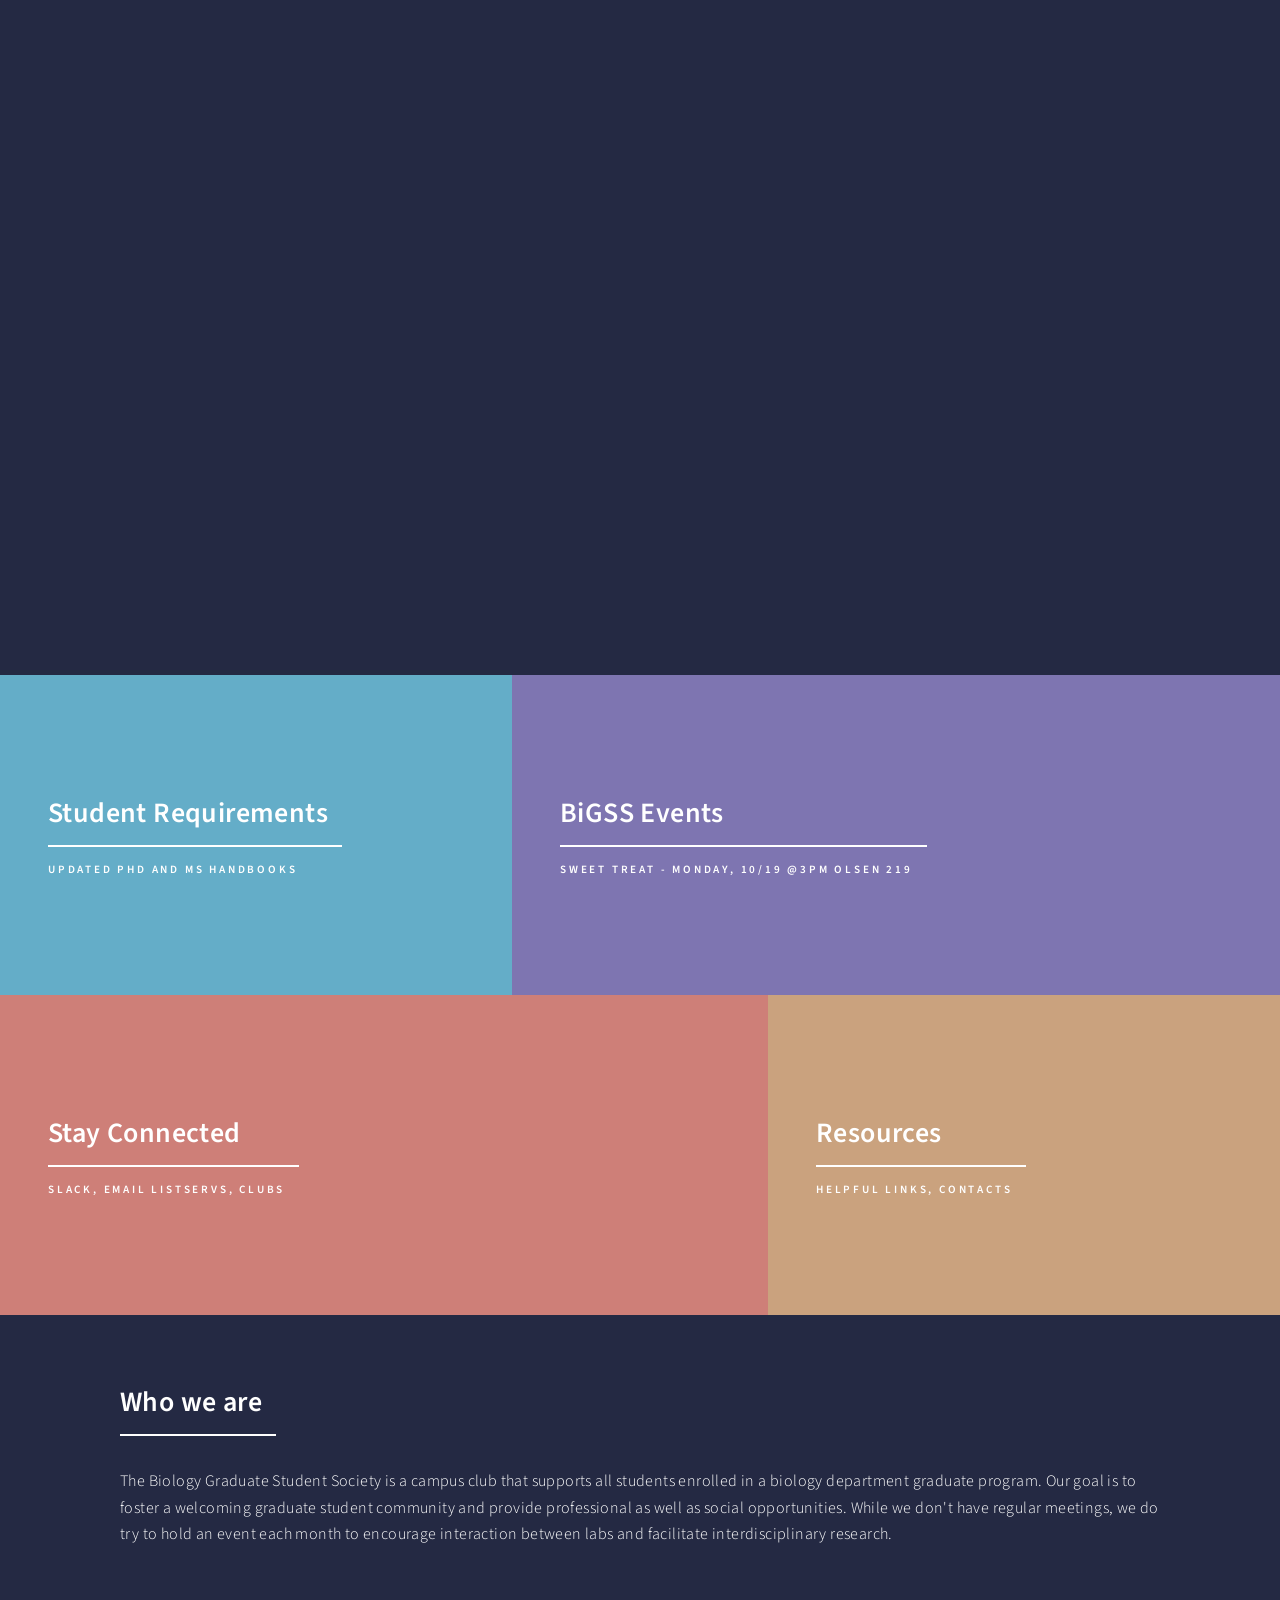
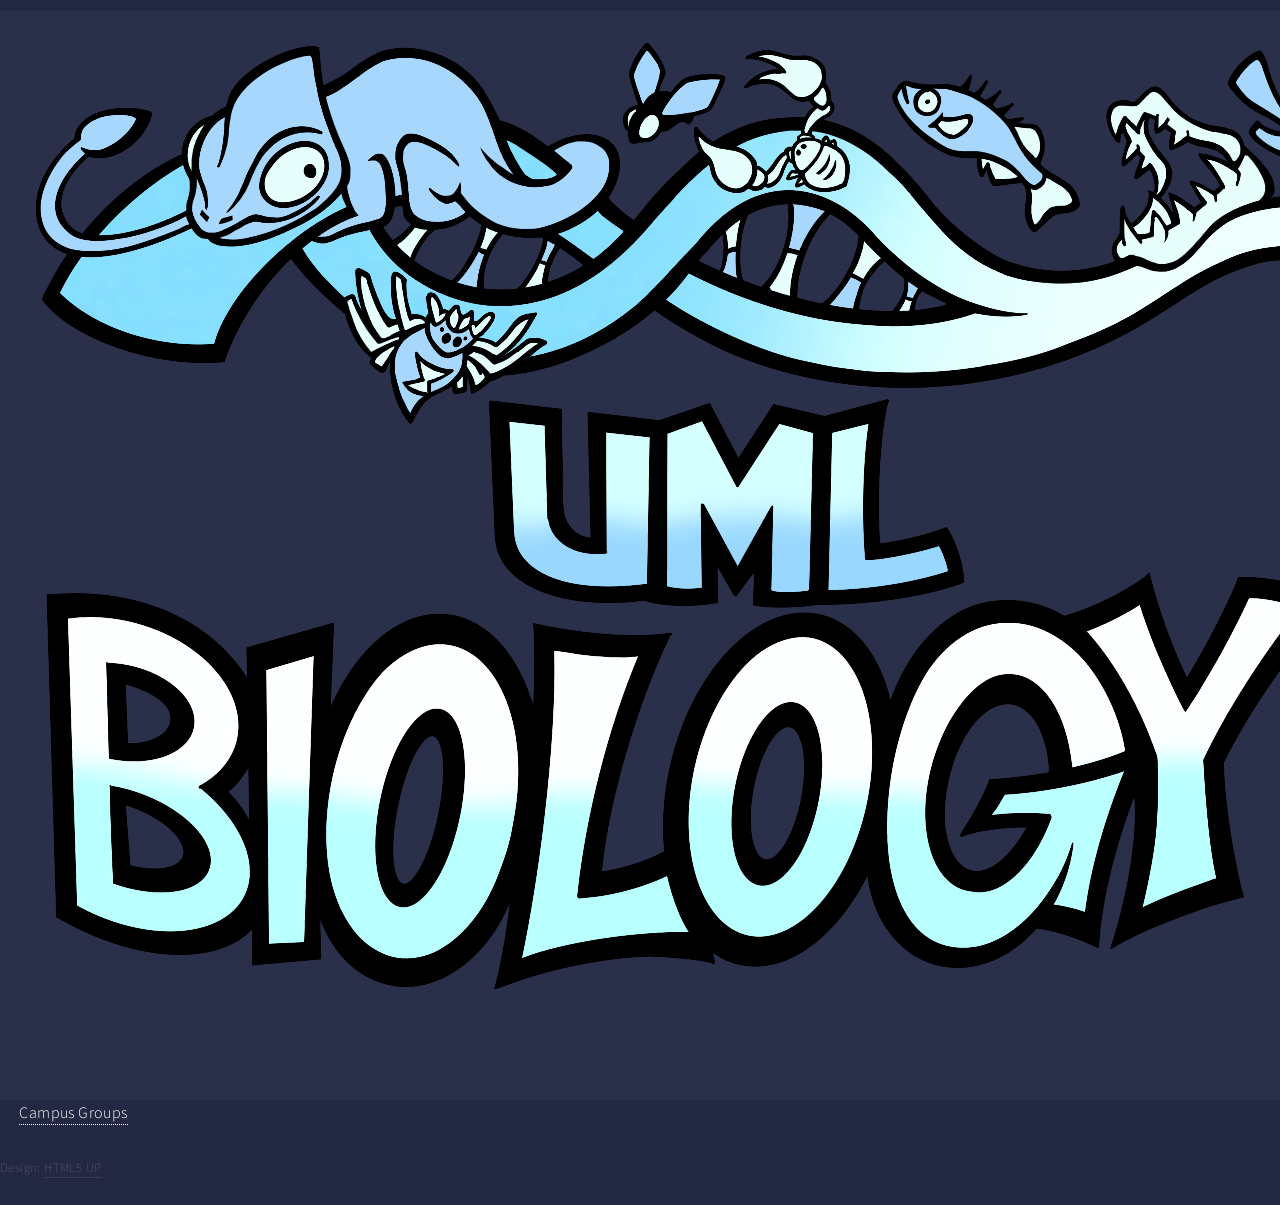
==== index.html @ d3e2dc1c "still trying to get logo to resize" ====
<!DOCTYPE HTML>
<!--
	Forty by HTML5 UP
	html5up.net | @ajlkn
	Free for personal and commercial use under the CCA 3.0 license (html5up.net/license)
-->
<html>
	<head>

		<!--TITLE OF WEBSITE-->
		<title>UML Biology Graduate Student Society</title>
		<meta charset="utf-8" />
		<meta name="viewport" content="width=device-width, initial-scale=1, user-scalable=no" />
		<link rel="stylesheet" href="assets/css/main.css" />
		<noscript><link rel="stylesheet" href="assets/css/noscript.css" /></noscript>
	</head>
	<body class="is-preload">
		<div id="wrapper">

			<!-- HEADER TOP LEFT -->
				<header id="header" class="alt">
					<a href="index.html" class="logo"><strong>BiGSS</strong> <span>UML</span></a>
					<nav>
						<a href="#menu">Menu</a>
					</nav>
				</header>

			<!-- MENU OPTIONS -->
				<nav id="menu">
					<ul class="links">
						<li><a href="index.html">Home</a></li>
						<li><a href="requirements.html">Student Requirements</a></li>
						<li><a href="events.html">BiGSS Events</a></li>
						<li><a href="connect.html">Stay Connected</a></li>
						<li><a href="resources.html">Resources</a></li>
					</ul>
				</nav>

			<!-- TITLE OF HOME PAGE -->
				<section id="banner" class="major">
					<div class="inner">
						<header class="major">
							<h1>Biology Graduate Student Society</h1>
						</header>
						<div class="content">
							<!--SUBHEADER-->
							<p>UMass Lowell Kennedy College of Sciences, Biology Department</p>
						</div>
					</div>
				</section>

			<!-- BODY OF WEBSITE -->
				<div id="main">

					<!-- PAGE TILES -->
						<section id="one" class="tiles">
							
							<!-- Student Requirements-->
							<article>
								<span class="image">
									<img src="images/pic01.jpg" alt="" />
								</span>
								<header class="major">
									<h3><a href="requirements.html" class="link">Student Requirements</a></h3>
									<p>Updated PhD and MS handbooks</p>
								</header>
							</article>

							<!--BiGSS Events-->
							<article>
								<span class="image">
									<img src="images/pic03.jpg" alt="" />
								</span>
								<header class="major">
									<h3><a href="events.html" class="link">BiGSS Events</a></h3>
									<p>Sweet Treat - Monday, 10/19 @3pm Olsen 219</p>
								</header>
							</article>

							<!--Stay Connected-->
							<article>
								<span class="image">
									<img src="images/pic03.jpg" alt="" />
								</span>
								<header class="major">
									<h3><a href="connect.html" class="link">Stay Connected</a></h3>
									<p>Slack, email listservs, clubs</p>
								</header>
							</article>

							<!--Resources-->
							<article>
								<span class="image">
									<img src="images/pic01.jpg" alt="" />
								</span>
								<header class="major">
									<h3><a href="resources.html" class="link">Resources</a></h3>
									<p>Helpful links, contacts</p>
								</header>
							</article>
						</section>
				</div>

				<!-- ABOUT US -->
						<section id="two">
							<div class="inner">
								<header class="major">
									<h2>Who we are</h2>
								</header>
								<p>The Biology Graduate Student Society is a campus club that supports all students enrolled in a biology department graduate program. Our goal is to foster a welcoming graduate student community and provide professional as well as social opportunities. While we don't have regular meetings, we do try to hold an event each month to encourage interaction between labs and facilitate interdisciplinary research.</p>
							</div>
						</section>
				
				<!--BIOLOGY DEPT. LOGO-->
				<section id="main">
						<img src="images/Bio_Logo.png" alt="" />
					</div>
				</section>

			<!-- FOOTER -->
				<footer id="footer">
					<div class="inner">
						<ul class="icons">
							<li><a href="https://www.instagram.com/bigss.uml?stkn=NncyNTc0OGc0MmM1&utm_source=qr" class="icon brands alt fa-instagram"><span class="label">Instagram</span></a></li>
							<li><a href="https://uml.campusgroups.com/BGSS/club_signup" class="fa-solid fa-house"><span class="label">Campus Groups</span></a></li>
						</ul>
						<ul class="copyright">
							<li>Design: <a href="https://html5up.net">HTML5 UP</a></li>
						</ul>
					</div>
				</footer>
		</div>

		<!-- SCRIPTS -->
			<script src="assets/js/jquery.min.js"></script>
			<script src="assets/js/jquery.scrolly.min.js"></script>
			<script src="assets/js/jquery.scrollex.min.js"></script>
			<script src="assets/js/browser.min.js"></script>
			<script src="assets/js/breakpoints.min.js"></script>
			<script src="assets/js/util.js"></script>
			<script src="assets/js/main.js"></script>
	</body>
</html>
---- assets/css/main.css ----
@import url(fontawesome-all.min.css);
@import url("https://fonts.googleapis.com/css?family=Source+Sans+Pro:300,300italic,600,600italic");

/*
	Forty by HTML5 UP
	html5up.net | @ajlkn
	Free for personal and commercial use under the CCA 3.0 license (html5up.net/license)
*/

html, body, div, span, applet, object,
iframe, h1, h2, h3, h4, h5, h6, p, blockquote,
pre, a, abbr, acronym, address, big, cite,
code, del, dfn, em, img, ins, kbd, q, s, samp,
small, strike, strong, sub, sup, tt, var, b,
u, i, center, dl, dt, dd, ol, ul, li, fieldset,
form, label, legend, table, caption, tbody,
tfoot, thead, tr, th, td, article, aside,
canvas, details, embed, figure, figcaption,
footer, header, hgroup, menu, nav, output, ruby,
section, summary, time, mark, audio, video {
	margin: 0;
	padding: 0;
	border: 0;
	font-size: 100%;
	font: inherit;
	vertical-align: baseline;}

article, aside, details, figcaption, figure,
footer, header, hgroup, menu, nav, section {
	display: block;}

body {
	line-height: 1;
}

ol, ul {
	list-style: none;
}

blockquote, q {
	quotes: none;
}

	blockquote:before, blockquote:after, q:before, q:after {
		content: '';
		content: none;
	}

table {
	border-collapse: collapse;
	border-spacing: 0;
}

body {
	-webkit-text-size-adjust: none;
}

mark {
	background-color: transparent;
	color: inherit;
}

input::-moz-focus-inner {
	border: 0;
	padding: 0;
}

input, select, textarea {
	-moz-appearance: none;
	-webkit-appearance: none;
	-ms-appearance: none;
	appearance: none;
}

/* FOR LOGO */

	* {
		margin: 0;
		padding: 0;
	}
	.imgbox {
		display: grid;
		height: 100%;
	}
	.center-fit {
		max-width: 100%;
		max-height: 100vh;
		margin: auto;
	}

/* Basic */

	@-ms-viewport {
		width: device-width;
	}

	body {
		-ms-overflow-style: scrollbar;
	}

	@media screen and (max-width: 480px) {

		html, body {
			min-width: 320px;
		}

	}

	html {
		box-sizing: border-box;
	}

	*, *:before, *:after {
		box-sizing: inherit;
	}

	body {
		background: #242943;
	}

		body.is-preload *, body.is-preload *:before, body.is-preload *:after {
			-moz-animation: none !important;
			-webkit-animation: none !important;
			-ms-animation: none !important;
			animation: none !important;
			-moz-transition: none !important;
			-webkit-transition: none !important;
			-ms-transition: none !important;
			transition: none !important;
		}

/* Type */

	body, input, select, textarea {
		color: #ffffff;
		font-family: "Source Sans Pro", Helvetica, sans-serif;
		font-size: 17pt;
		font-weight: 300;
		letter-spacing: 0.025em;
		line-height: 1.65;
	}

		@media screen and (max-width: 1680px) {

			body, input, select, textarea {
				font-size: 14pt;
			}

		}

		@media screen and (max-width: 1280px) {

			body, input, select, textarea {
				font-size: 12pt;
			}

		}

		@media screen and (max-width: 360px) {

			body, input, select, textarea {
				font-size: 11pt;
			}

		}

	a {
		-moz-transition: color 0.2s ease-in-out, border-bottom-color 0.2s ease-in-out;
		-webkit-transition: color 0.2s ease-in-out, border-bottom-color 0.2s ease-in-out;
		-ms-transition: color 0.2s ease-in-out, border-bottom-color 0.2s ease-in-out;
		transition: color 0.2s ease-in-out, border-bottom-color 0.2s ease-in-out;
		border-bottom: dotted 1px;
		color: inherit;
		text-decoration: none;
	}

		a:hover {
			border-bottom-color: transparent;
			color: #9bf1ff !important;
		}

		a:active {
			color: #53e3fb !important;
		}

	strong, b {
		color: #ffffff;
		font-weight: 600;
	}

	em, i {
		font-style: italic;
	}

	p {
		margin: 0 0 2em 0;
	}

	h1, h2, h3, h4, h5, h6 {
		color: #ffffff;
		font-weight: 600;
		line-height: 1.65;
		margin: 0 0 1em 0;
	}

		h1 a, h2 a, h3 a, h4 a, h5 a, h6 a {
			color: inherit;
			border-bottom: 0;
		}

	h1 {
		font-size: 2.5em;
	}

	h2 {
		font-size: 1.75em;
	}

	h3 {
		font-size: 1.35em;
	}

	h4 {
		font-size: 1.1em;
	}

	h5 {
		font-size: 0.9em;
	}

	h6 {
		font-size: 0.7em;
	}

	@media screen and (max-width: 736px) {

		h1 {
			font-size: 2em;
		}

		h2 {
			font-size: 1.5em;
		}

		h3 {
			font-size: 1.25em;
		}

	}

	sub {
		font-size: 0.8em;
		position: relative;
		top: 0.5em;
	}

	sup {
		font-size: 0.8em;
		position: relative;
		top: -0.5em;
	}

	blockquote {
		border-left: solid 4px rgba(212, 212, 255, 0.1);
		font-style: italic;
		margin: 0 0 2em 0;
		padding: 0.5em 0 0.5em 2em;
	}

	code {
		background: rgba(212, 212, 255, 0.035);
		font-family: "Courier New", monospace;
		font-size: 0.9em;
		margin: 0 0.25em;
		padding: 0.25em 0.65em;
	}

	pre {
		-webkit-overflow-scrolling: touch;
		font-family: "Courier New", monospace;
		font-size: 0.9em;
		margin: 0 0 2em 0;
	}

		pre code {
			display: block;
			line-height: 1.75;
			padding: 1em 1.5em;
			overflow-x: auto;
		}

	hr {
		border: 0;
		border-bottom: solid 1px rgba(212, 212, 255, 0.1);
		margin: 2em 0;
	}

		hr.major {
			margin: 3em 0;
		}

	.align-left {
		text-align: left;
	}

	.align-center {
		text-align: center;
	}

	.align-right {
		text-align: right;
	}

/* Row */

	.row {
		display: flex;
		flex-wrap: wrap;
		box-sizing: border-box;
		align-items: stretch;
	}

		.row > * {
			box-sizing: border-box;
		}

		.row.gtr-uniform > * > :last-child {
			margin-bottom: 0;
		}

		.row.aln-left {
			justify-content: flex-start;
		}

		.row.aln-center {
			justify-content: center;
		}

		.row.aln-right {
			justify-content: flex-end;
		}

		.row.aln-top {
			align-items: flex-start;
		}

		.row.aln-middle {
			align-items: center;
		}

		.row.aln-bottom {
			align-items: flex-end;
		}

		.row > .imp {
			order: -1;
		}

		.row > .col-1 {
			width: 8.33333%;
		}

		.row > .off-1 {
			margin-left: 8.33333%;
		}

		.row > .col-2 {
			width: 16.66667%;
		}

		.row > .off-2 {
			margin-left: 16.66667%;
		}

		.row > .col-3 {
			width: 25%;
		}

		.row > .off-3 {
			margin-left: 25%;
		}

		.row > .col-4 {
			width: 33.33333%;
		}

		.row > .off-4 {
			margin-left: 33.33333%;
		}

		.row > .col-5 {
			width: 41.66667%;
		}

		.row > .off-5 {
			margin-left: 41.66667%;
		}

		.row > .col-6 {
			width: 50%;
		}

		.row > .off-6 {
			margin-left: 50%;
		}

		.row > .col-7 {
			width: 58.33333%;
		}

		.row > .off-7 {
			margin-left: 58.33333%;
		}

		.row > .col-8 {
			width: 66.66667%;
		}

		.row > .off-8 {
			margin-left: 66.66667%;
		}

		.row > .col-9 {
			width: 75%;
		}

		.row > .off-9 {
			margin-left: 75%;
		}

		.row > .col-10 {
			width: 83.33333%;
		}

		.row > .off-10 {
			margin-left: 83.33333%;
		}

		.row > .col-11 {
			width: 91.66667%;
		}

		.row > .off-11 {
			margin-left: 91.66667%;
		}

		.row > .col-12 {
			width: 100%;
		}

		.row > .off-12 {
			margin-left: 100%;
		}

		.row.gtr-0 {
			margin-top: 0;
			margin-left: 0em;
		}

			.row.gtr-0 > * {
				padding: 0 0 0 0em;
			}

			.row.gtr-0.gtr-uniform {
				margin-top: 0em;
			}

				.row.gtr-0.gtr-uniform > * {
					padding-top: 0em;
				}

		.row.gtr-25 {
			margin-top: 0;
			margin-left: -0.5em;
		}

			.row.gtr-25 > * {
				padding: 0 0 0 0.5em;
			}

			.row.gtr-25.gtr-uniform {
				margin-top: -0.5em;
			}

				.row.gtr-25.gtr-uniform > * {
					padding-top: 0.5em;
				}

		.row.gtr-50 {
			margin-top: 0;
			margin-left: -1em;
		}

			.row.gtr-50 > * {
				padding: 0 0 0 1em;
			}

			.row.gtr-50.gtr-uniform {
				margin-top: -1em;
			}

				.row.gtr-50.gtr-uniform > * {
					padding-top: 1em;
				}

		.row {
			margin-top: 0;
			margin-left: -2em;
		}

			.row > * {
				padding: 0 0 0 2em;
			}

			.row.gtr-uniform {
				margin-top: -2em;
			}

				.row.gtr-uniform > * {
					padding-top: 2em;
				}

		.row.gtr-150 {
			margin-top: 0;
			margin-left: -3em;
		}

			.row.gtr-150 > * {
				padding: 0 0 0 3em;
			}

			.row.gtr-150.gtr-uniform {
				margin-top: -3em;
			}

				.row.gtr-150.gtr-uniform > * {
					padding-top: 3em;
				}

		.row.gtr-200 {
			margin-top: 0;
			margin-left: -4em;
		}

			.row.gtr-200 > * {
				padding: 0 0 0 4em;
			}

			.row.gtr-200.gtr-uniform {
				margin-top: -4em;
			}

				.row.gtr-200.gtr-uniform > * {
					padding-top: 4em;
				}

		@media screen and (max-width: 1680px) {

			.row {
				display: flex;
				flex-wrap: wrap;
				box-sizing: border-box;
				align-items: stretch;
			}

				.row > * {
					box-sizing: border-box;
				}

				.row.gtr-uniform > * > :last-child {
					margin-bottom: 0;
				}

				.row.aln-left {
					justify-content: flex-start;
				}

				.row.aln-center {
					justify-content: center;
				}

				.row.aln-right {
					justify-content: flex-end;
				}

				.row.aln-top {
					align-items: flex-start;
				}

				.row.aln-middle {
					align-items: center;
				}

				.row.aln-bottom {
					align-items: flex-end;
				}

				.row > .imp-xlarge {
					order: -1;
				}

				.row > .col-1-xlarge {
					width: 8.33333%;
				}

				.row > .off-1-xlarge {
					margin-left: 8.33333%;
				}

				.row > .col-2-xlarge {
					width: 16.66667%;
				}

				.row > .off-2-xlarge {
					margin-left: 16.66667%;
				}

				.row > .col-3-xlarge {
					width: 25%;
				}

				.row > .off-3-xlarge {
					margin-left: 25%;
				}

				.row > .col-4-xlarge {
					width: 33.33333%;
				}

				.row > .off-4-xlarge {
					margin-left: 33.33333%;
				}

				.row > .col-5-xlarge {
					width: 41.66667%;
				}

				.row > .off-5-xlarge {
					margin-left: 41.66667%;
				}

				.row > .col-6-xlarge {
					width: 50%;
				}

				.row > .off-6-xlarge {
					margin-left: 50%;
				}

				.row > .col-7-xlarge {
					width: 58.33333%;
				}

				.row > .off-7-xlarge {
					margin-left: 58.33333%;
				}

				.row > .col-8-xlarge {
					width: 66.66667%;
				}

				.row > .off-8-xlarge {
					margin-left: 66.66667%;
				}

				.row > .col-9-xlarge {
					width: 75%;
				}

				.row > .off-9-xlarge {
					margin-left: 75%;
				}

				.row > .col-10-xlarge {
					width: 83.33333%;
				}

				.row > .off-10-xlarge {
					margin-left: 83.33333%;
				}

				.row > .col-11-xlarge {
					width: 91.66667%;
				}

				.row > .off-11-xlarge {
					margin-left: 91.66667%;
				}

				.row > .col-12-xlarge {
					width: 100%;
				}

				.row > .off-12-xlarge {
					margin-left: 100%;
				}

				.row.gtr-0 {
					margin-top: 0;
					margin-left: 0em;
				}

					.row.gtr-0 > * {
						padding: 0 0 0 0em;
					}

					.row.gtr-0.gtr-uniform {
						margin-top: 0em;
					}

						.row.gtr-0.gtr-uniform > * {
							padding-top: 0em;
						}

				.row.gtr-25 {
					margin-top: 0;
					margin-left: -0.5em;
				}

					.row.gtr-25 > * {
						padding: 0 0 0 0.5em;
					}

					.row.gtr-25.gtr-uniform {
						margin-top: -0.5em;
					}

						.row.gtr-25.gtr-uniform > * {
							padding-top: 0.5em;
						}

				.row.gtr-50 {
					margin-top: 0;
					margin-left: -1em;
				}

					.row.gtr-50 > * {
						padding: 0 0 0 1em;
					}

					.row.gtr-50.gtr-uniform {
						margin-top: -1em;
					}

						.row.gtr-50.gtr-uniform > * {
							padding-top: 1em;
						}

				.row {
					margin-top: 0;
					margin-left: -2em;
				}

					.row > * {
						padding: 0 0 0 2em;
					}

					.row.gtr-uniform {
						margin-top: -2em;
					}

						.row.gtr-uniform > * {
							padding-top: 2em;
						}

				.row.gtr-150 {
					margin-top: 0;
					margin-left: -3em;
				}

					.row.gtr-150 > * {
						padding: 0 0 0 3em;
					}

					.row.gtr-150.gtr-uniform {
						margin-top: -3em;
					}

						.row.gtr-150.gtr-uniform > * {
							padding-top: 3em;
						}

				.row.gtr-200 {
					margin-top: 0;
					margin-left: -4em;
				}

					.row.gtr-200 > * {
						padding: 0 0 0 4em;
					}

					.row.gtr-200.gtr-uniform {
						margin-top: -4em;
					}

						.row.gtr-200.gtr-uniform > * {
							padding-top: 4em;
						}

		}

		@media screen and (max-width: 1280px) {

			.row {
				display: flex;
				flex-wrap: wrap;
				box-sizing: border-box;
				align-items: stretch;
			}

				.row > * {
					box-sizing: border-box;
				}

				.row.gtr-uniform > * > :last-child {
					margin-bottom: 0;
				}

				.row.aln-left {
					justify-content: flex-start;
				}

				.row.aln-center {
					justify-content: center;
				}

				.row.aln-right {
					justify-content: flex-end;
				}

				.row.aln-top {
					align-items: flex-start;
				}

				.row.aln-middle {
					align-items: center;
				}

				.row.aln-bottom {
					align-items: flex-end;
				}

				.row > .imp-large {
					order: -1;
				}

				.row > .col-1-large {
					width: 8.33333%;
				}

				.row > .off-1-large {
					margin-left: 8.33333%;
				}

				.row > .col-2-large {
					width: 16.66667%;
				}

				.row > .off-2-large {
					margin-left: 16.66667%;
				}

				.row > .col-3-large {
					width: 25%;
				}

				.row > .off-3-large {
					margin-left: 25%;
				}

				.row > .col-4-large {
					width: 33.33333%;
				}

				.row > .off-4-large {
					margin-left: 33.33333%;
				}

				.row > .col-5-large {
					width: 41.66667%;
				}

				.row > .off-5-large {
					margin-left: 41.66667%;
				}

				.row > .col-6-large {
					width: 50%;
				}

				.row > .off-6-large {
					margin-left: 50%;
				}

				.row > .col-7-large {
					width: 58.33333%;
				}

				.row > .off-7-large {
					margin-left: 58.33333%;
				}

				.row > .col-8-large {
					width: 66.66667%;
				}

				.row > .off-8-large {
					margin-left: 66.66667%;
				}

				.row > .col-9-large {
					width: 75%;
				}

				.row > .off-9-large {
					margin-left: 75%;
				}

				.row > .col-10-large {
					width: 83.33333%;
				}

				.row > .off-10-large {
					margin-left: 83.33333%;
				}

				.row > .col-11-large {
					width: 91.66667%;
				}

				.row > .off-11-large {
					margin-left: 91.66667%;
				}

				.row > .col-12-large {
					width: 100%;
				}

				.row > .off-12-large {
					margin-left: 100%;
				}

				.row.gtr-0 {
					margin-top: 0;
					margin-left: 0em;
				}

					.row.gtr-0 > * {
						padding: 0 0 0 0em;
					}

					.row.gtr-0.gtr-uniform {
						margin-top: 0em;
					}

						.row.gtr-0.gtr-uniform > * {
							padding-top: 0em;
						}

				.row.gtr-25 {
					margin-top: 0;
					margin-left: -0.375em;
				}

					.row.gtr-25 > * {
						padding: 0 0 0 0.375em;
					}

					.row.gtr-25.gtr-uniform {
						margin-top: -0.375em;
					}

						.row.gtr-25.gtr-uniform > * {
							padding-top: 0.375em;
						}

				.row.gtr-50 {
					margin-top: 0;
					margin-left: -0.75em;
				}

					.row.gtr-50 > * {
						padding: 0 0 0 0.75em;
					}

					.row.gtr-50.gtr-uniform {
						margin-top: -0.75em;
					}

						.row.gtr-50.gtr-uniform > * {
							padding-top: 0.75em;
						}

				.row {
					margin-top: 0;
					margin-left: -1.5em;
				}

					.row > * {
						padding: 0 0 0 1.5em;
					}

					.row.gtr-uniform {
						margin-top: -1.5em;
					}

						.row.gtr-uniform > * {
							padding-top: 1.5em;
						}

				.row.gtr-150 {
					margin-top: 0;
					margin-left: -2.25em;
				}

					.row.gtr-150 > * {
						padding: 0 0 0 2.25em;
					}

					.row.gtr-150.gtr-uniform {
						margin-top: -2.25em;
					}

						.row.gtr-150.gtr-uniform > * {
							padding-top: 2.25em;
						}

				.row.gtr-200 {
					margin-top: 0;
					margin-left: -3em;
				}

					.row.gtr-200 > * {
						padding: 0 0 0 3em;
					}

					.row.gtr-200.gtr-uniform {
						margin-top: -3em;
					}

						.row.gtr-200.gtr-uniform > * {
							padding-top: 3em;
						}

		}

		@media screen and (max-width: 980px) {

			.row {
				display: flex;
				flex-wrap: wrap;
				box-sizing: border-box;
				align-items: stretch;
			}

				.row > * {
					box-sizing: border-box;
				}

				.row.gtr-uniform > * > :last-child {
					margin-bottom: 0;
				}

				.row.aln-left {
					justify-content: flex-start;
				}

				.row.aln-center {
					justify-content: center;
				}

				.row.aln-right {
					justify-content: flex-end;
				}

				.row.aln-top {
					align-items: flex-start;
				}

				.row.aln-middle {
					align-items: center;
				}

				.row.aln-bottom {
					align-items: flex-end;
				}

				.row > .imp-medium {
					order: -1;
				}

				.row > .col-1-medium {
					width: 8.33333%;
				}

				.row > .off-1-medium {
					margin-left: 8.33333%;
				}

				.row > .col-2-medium {
					width: 16.66667%;
				}

				.row > .off-2-medium {
					margin-left: 16.66667%;
				}

				.row > .col-3-medium {
					width: 25%;
				}

				.row > .off-3-medium {
					margin-left: 25%;
				}

				.row > .col-4-medium {
					width: 33.33333%;
				}

				.row > .off-4-medium {
					margin-left: 33.33333%;
				}

				.row > .col-5-medium {
					width: 41.66667%;
				}

				.row > .off-5-medium {
					margin-left: 41.66667%;
				}

				.row > .col-6-medium {
					width: 50%;
				}

				.row > .off-6-medium {
					margin-left: 50%;
				}

				.row > .col-7-medium {
					width: 58.33333%;
				}

				.row > .off-7-medium {
					margin-left: 58.33333%;
				}

				.row > .col-8-medium {
					width: 66.66667%;
				}

				.row > .off-8-medium {
					margin-left: 66.66667%;
				}

				.row > .col-9-medium {
					width: 75%;
				}

				.row > .off-9-medium {
					margin-left: 75%;
				}

				.row > .col-10-medium {
					width: 83.33333%;
				}

				.row > .off-10-medium {
					margin-left: 83.33333%;
				}

				.row > .col-11-medium {
					width: 91.66667%;
				}

				.row > .off-11-medium {
					margin-left: 91.66667%;
				}

				.row > .col-12-medium {
					width: 100%;
				}

				.row > .off-12-medium {
					margin-left: 100%;
				}

				.row.gtr-0 {
					margin-top: 0;
					margin-left: 0em;
				}

					.row.gtr-0 > * {
						padding: 0 0 0 0em;
					}

					.row.gtr-0.gtr-uniform {
						margin-top: 0em;
					}

						.row.gtr-0.gtr-uniform > * {
							padding-top: 0em;
						}

				.row.gtr-25 {
					margin-top: 0;
					margin-left: -0.375em;
				}

					.row.gtr-25 > * {
						padding: 0 0 0 0.375em;
					}

					.row.gtr-25.gtr-uniform {
						margin-top: -0.375em;
					}

						.row.gtr-25.gtr-uniform > * {
							padding-top: 0.375em;
						}

				.row.gtr-50 {
					margin-top: 0;
					margin-left: -0.75em;
				}

					.row.gtr-50 > * {
						padding: 0 0 0 0.75em;
					}

					.row.gtr-50.gtr-uniform {
						margin-top: -0.75em;
					}

						.row.gtr-50.gtr-uniform > * {
							padding-top: 0.75em;
						}

				.row {
					margin-top: 0;
					margin-left: -1.5em;
				}

					.row > * {
						padding: 0 0 0 1.5em;
					}

					.row.gtr-uniform {
						margin-top: -1.5em;
					}

						.row.gtr-uniform > * {
							padding-top: 1.5em;
						}

				.row.gtr-150 {
					margin-top: 0;
					margin-left: -2.25em;
				}

					.row.gtr-150 > * {
						padding: 0 0 0 2.25em;
					}

					.row.gtr-150.gtr-uniform {
						margin-top: -2.25em;
					}

						.row.gtr-150.gtr-uniform > * {
							padding-top: 2.25em;
						}

				.row.gtr-200 {
					margin-top: 0;
					margin-left: -3em;
				}

					.row.gtr-200 > * {
						padding: 0 0 0 3em;
					}

					.row.gtr-200.gtr-uniform {
						margin-top: -3em;
					}

						.row.gtr-200.gtr-uniform > * {
							padding-top: 3em;
						}

		}

		@media screen and (max-width: 736px) {

			.row {
				display: flex;
				flex-wrap: wrap;
				box-sizing: border-box;
				align-items: stretch;
			}

				.row > * {
					box-sizing: border-box;
				}

				.row.gtr-uniform > * > :last-child {
					margin-bottom: 0;
				}

				.row.aln-left {
					justify-content: flex-start;
				}

				.row.aln-center {
					justify-content: center;
				}

				.row.aln-right {
					justify-content: flex-end;
				}

				.row.aln-top {
					align-items: flex-start;
				}

				.row.aln-middle {
					align-items: center;
				}

				.row.aln-bottom {
					align-items: flex-end;
				}

				.row > .imp-small {
					order: -1;
				}

				.row > .col-1-small {
					width: 8.33333%;
				}

				.row > .off-1-small {
					margin-left: 8.33333%;
				}

				.row > .col-2-small {
					width: 16.66667%;
				}

				.row > .off-2-small {
					margin-left: 16.66667%;
				}

				.row > .col-3-small {
					width: 25%;
				}

				.row > .off-3-small {
					margin-left: 25%;
				}

				.row > .col-4-small {
					width: 33.33333%;
				}

				.row > .off-4-small {
					margin-left: 33.33333%;
				}

				.row > .col-5-small {
					width: 41.66667%;
				}

				.row > .off-5-small {
					margin-left: 41.66667%;
				}

				.row > .col-6-small {
					width: 50%;
				}

				.row > .off-6-small {
					margin-left: 50%;
				}

				.row > .col-7-small {
					width: 58.33333%;
				}

				.row > .off-7-small {
					margin-left: 58.33333%;
				}

				.row > .col-8-small {
					width: 66.66667%;
				}

				.row > .off-8-small {
					margin-left: 66.66667%;
				}

				.row > .col-9-small {
					width: 75%;
				}

				.row > .off-9-small {
					margin-left: 75%;
				}

				.row > .col-10-small {
					width: 83.33333%;
				}

				.row > .off-10-small {
					margin-left: 83.33333%;
				}

				.row > .col-11-small {
					width: 91.66667%;
				}

				.row > .off-11-small {
					margin-left: 91.66667%;
				}

				.row > .col-12-small {
					width: 100%;
				}

				.row > .off-12-small {
					margin-left: 100%;
				}

				.row.gtr-0 {
					margin-top: 0;
					margin-left: 0em;
				}

					.row.gtr-0 > * {
						padding: 0 0 0 0em;
					}

					.row.gtr-0.gtr-uniform {
						margin-top: 0em;
					}

						.row.gtr-0.gtr-uniform > * {
							padding-top: 0em;
						}

				.row.gtr-25 {
					margin-top: 0;
					margin-left: -0.3125em;
				}

					.row.gtr-25 > * {
						padding: 0 0 0 0.3125em;
					}

					.row.gtr-25.gtr-uniform {
						margin-top: -0.3125em;
					}

						.row.gtr-25.gtr-uniform > * {
							padding-top: 0.3125em;
						}

				.row.gtr-50 {
					margin-top: 0;
					margin-left: -0.625em;
				}

					.row.gtr-50 > * {
						padding: 0 0 0 0.625em;
					}

					.row.gtr-50.gtr-uniform {
						margin-top: -0.625em;
					}

						.row.gtr-50.gtr-uniform > * {
							padding-top: 0.625em;
						}

				.row {
					margin-top: 0;
					margin-left: -1.25em;
				}

					.row > * {
						padding: 0 0 0 1.25em;
					}

					.row.gtr-uniform {
						margin-top: -1.25em;
					}

						.row.gtr-uniform > * {
							padding-top: 1.25em;
						}

				.row.gtr-150 {
					margin-top: 0;
					margin-left: -1.875em;
				}

					.row.gtr-150 > * {
						padding: 0 0 0 1.875em;
					}

					.row.gtr-150.gtr-uniform {
						margin-top: -1.875em;
					}

						.row.gtr-150.gtr-uniform > * {
							padding-top: 1.875em;
						}

				.row.gtr-200 {
					margin-top: 0;
					margin-left: -2.5em;
				}

					.row.gtr-200 > * {
						padding: 0 0 0 2.5em;
					}

					.row.gtr-200.gtr-uniform {
						margin-top: -2.5em;
					}

						.row.gtr-200.gtr-uniform > * {
							padding-top: 2.5em;
						}

		}

		@media screen and (max-width: 480px) {

			.row {
				display: flex;
				flex-wrap: wrap;
				box-sizing: border-box;
				align-items: stretch;
			}

				.row > * {
					box-sizing: border-box;
				}

				.row.gtr-uniform > * > :last-child {
					margin-bottom: 0;
				}

				.row.aln-left {
					justify-content: flex-start;
				}

				.row.aln-center {
					justify-content: center;
				}

				.row.aln-right {
					justify-content: flex-end;
				}

				.row.aln-top {
					align-items: flex-start;
				}

				.row.aln-middle {
					align-items: center;
				}

				.row.aln-bottom {
					align-items: flex-end;
				}

				.row > .imp-xsmall {
					order: -1;
				}

				.row > .col-1-xsmall {
					width: 8.33333%;
				}

				.row > .off-1-xsmall {
					margin-left: 8.33333%;
				}

				.row > .col-2-xsmall {
					width: 16.66667%;
				}

				.row > .off-2-xsmall {
					margin-left: 16.66667%;
				}

				.row > .col-3-xsmall {
					width: 25%;
				}

				.row > .off-3-xsmall {
					margin-left: 25%;
				}

				.row > .col-4-xsmall {
					width: 33.33333%;
				}

				.row > .off-4-xsmall {
					margin-left: 33.33333%;
				}

				.row > .col-5-xsmall {
					width: 41.66667%;
				}

				.row > .off-5-xsmall {
					margin-left: 41.66667%;
				}

				.row > .col-6-xsmall {
					width: 50%;
				}

				.row > .off-6-xsmall {
					margin-left: 50%;
				}

				.row > .col-7-xsmall {
					width: 58.33333%;
				}

				.row > .off-7-xsmall {
					margin-left: 58.33333%;
				}

				.row > .col-8-xsmall {
					width: 66.66667%;
				}

				.row > .off-8-xsmall {
					margin-left: 66.66667%;
				}

				.row > .col-9-xsmall {
					width: 75%;
				}

				.row > .off-9-xsmall {
					margin-left: 75%;
				}

				.row > .col-10-xsmall {
					width: 83.33333%;
				}

				.row > .off-10-xsmall {
					margin-left: 83.33333%;
				}

				.row > .col-11-xsmall {
					width: 91.66667%;
				}

				.row > .off-11-xsmall {
					margin-left: 91.66667%;
				}

				.row > .col-12-xsmall {
					width: 100%;
				}

				.row > .off-12-xsmall {
					margin-left: 100%;
				}

				.row.gtr-0 {
					margin-top: 0;
					margin-left: 0em;
				}

					.row.gtr-0 > * {
						padding: 0 0 0 0em;
					}

					.row.gtr-0.gtr-uniform {
						margin-top: 0em;
					}

						.row.gtr-0.gtr-uniform > * {
							padding-top: 0em;
						}

				.row.gtr-25 {
					margin-top: 0;
					margin-left: -0.3125em;
				}

					.row.gtr-25 > * {
						padding: 0 0 0 0.3125em;
					}

					.row.gtr-25.gtr-uniform {
						margin-top: -0.3125em;
					}

						.row.gtr-25.gtr-uniform > * {
							padding-top: 0.3125em;
						}

				.row.gtr-50 {
					margin-top: 0;
					margin-left: -0.625em;
				}

					.row.gtr-50 > * {
						padding: 0 0 0 0.625em;
					}

					.row.gtr-50.gtr-uniform {
						margin-top: -0.625em;
					}

						.row.gtr-50.gtr-uniform > * {
							padding-top: 0.625em;
						}

				.row {
					margin-top: 0;
					margin-left: -1.25em;
				}

					.row > * {
						padding: 0 0 0 1.25em;
					}

					.row.gtr-uniform {
						margin-top: -1.25em;
					}

						.row.gtr-uniform > * {
							padding-top: 1.25em;
						}

				.row.gtr-150 {
					margin-top: 0;
					margin-left: -1.875em;
				}

					.row.gtr-150 > * {
						padding: 0 0 0 1.875em;
					}

					.row.gtr-150.gtr-uniform {
						margin-top: -1.875em;
					}

						.row.gtr-150.gtr-uniform > * {
							padding-top: 1.875em;
						}

				.row.gtr-200 {
					margin-top: 0;
					margin-left: -2.5em;
				}

					.row.gtr-200 > * {
						padding: 0 0 0 2.5em;
					}

					.row.gtr-200.gtr-uniform {
						margin-top: -2.5em;
					}

						.row.gtr-200.gtr-uniform > * {
							padding-top: 2.5em;
						}

		}

/* Section/Article */

	section.special, article.special {
		text-align: center;
	}

	header.major {
		width: -moz-max-content;
		width: -webkit-max-content;
		width: -ms-max-content;
		width: max-content;
		margin-bottom: 2em;
	}

		header.major > :first-child {
			margin-bottom: 0;
			width: calc(100% + 0.5em);
		}

			header.major > :first-child:after {
				content: '';
				background-color: #ffffff;
				display: block;
				height: 2px;
				margin: 0.325em 0 0.5em 0;
				width: 100%;
			}

		header.major > p {
			font-size: 0.7em;
			font-weight: 600;
			letter-spacing: 0.25em;
			margin-bottom: 0;
			text-transform: uppercase;
		}

		body.is-ie header.major > :first-child:after {
			max-width: 9em;
		}

		body.is-ie header.major > h1:after {
			max-width: 100% !important;
		}

	@media screen and (max-width: 736px) {

		header.major > p br {
			display: none;
		}

	}

/* Form */

	form {
		margin: 0 0 2em 0;
	}

		form > :last-child {
			margin-bottom: 0;
		}

		form > .fields {
			display: -moz-flex;
			display: -webkit-flex;
			display: -ms-flex;
			display: flex;
			-moz-flex-wrap: wrap;
			-webkit-flex-wrap: wrap;
			-ms-flex-wrap: wrap;
			flex-wrap: wrap;
			width: calc(100% + 3em);
			margin: -1.5em 0 2em -1.5em;
		}

			form > .fields > .field {
				-moz-flex-grow: 0;
				-webkit-flex-grow: 0;
				-ms-flex-grow: 0;
				flex-grow: 0;
				-moz-flex-shrink: 0;
				-webkit-flex-shrink: 0;
				-ms-flex-shrink: 0;
				flex-shrink: 0;
				padding: 1.5em 0 0 1.5em;
				width: calc(100% - 1.5em);
			}

				form > .fields > .field.half {
					width: calc(50% - 0.75em);
				}

				form > .fields > .field.third {
					width: calc(100%/3 - 0.5em);
				}

				form > .fields > .field.quarter {
					width: calc(25% - 0.375em);
				}

		@media screen and (max-width: 480px) {

			form > .fields {
				width: calc(100% + 3em);
				margin: -1.5em 0 2em -1.5em;
			}

				form > .fields > .field {
					padding: 1.5em 0 0 1.5em;
					width: calc(100% - 1.5em);
				}

					form > .fields > .field.half {
						width: calc(100% - 1.5em);
					}

					form > .fields > .field.third {
						width: calc(100% - 1.5em);
					}

					form > .fields > .field.quarter {
						width: calc(100% - 1.5em);
					}

		}

	label {
		color: #ffffff;
		display: block;
		font-size: 0.8em;
		font-weight: 600;
		letter-spacing: 0.25em;
		margin: 0 0 1em 0;
		text-transform: uppercase;
	}

	input[type="text"],
	input[type="password"],
	input[type="email"],
	input[type="tel"],
	input[type="search"],
	input[type="url"],
	select,
	textarea {
		-moz-appearance: none;
		-webkit-appearance: none;
		-ms-appearance: none;
		appearance: none;
		background: rgba(212, 212, 255, 0.035);
		border: none;
		border-radius: 0;
		color: inherit;
		display: block;
		outline: 0;
		padding: 0 1em;
		text-decoration: none;
		width: 100%;
	}

		input[type="text"]:invalid,
		input[type="password"]:invalid,
		input[type="email"]:invalid,
		input[type="tel"]:invalid,
		input[type="search"]:invalid,
		input[type="url"]:invalid,
		select:invalid,
		textarea:invalid {
			box-shadow: none;
		}

		input[type="text"]:focus,
		input[type="password"]:focus,
		input[type="email"]:focus,
		input[type="tel"]:focus,
		input[type="search"]:focus,
		input[type="url"]:focus,
		select:focus,
		textarea:focus {
			border-color: #9bf1ff;
			box-shadow: 0 0 0 2px #9bf1ff;
		}

	select {
		background-image: url("data:image/svg+xml;charset=utf8,%3Csvg xmlns='http://www.w3.org/2000/svg' width='40' height='40' preserveAspectRatio='none' viewBox='0 0 40 40'%3E%3Cpath d='M9.4,12.3l10.4,10.4l10.4-10.4c0.2-0.2,0.5-0.4,0.9-0.4c0.3,0,0.6,0.1,0.9,0.4l3.3,3.3c0.2,0.2,0.4,0.5,0.4,0.9 c0,0.4-0.1,0.6-0.4,0.9L20.7,31.9c-0.2,0.2-0.5,0.4-0.9,0.4c-0.3,0-0.6-0.1-0.9-0.4L4.3,17.3c-0.2-0.2-0.4-0.5-0.4-0.9 c0-0.4,0.1-0.6,0.4-0.9l3.3-3.3c0.2-0.2,0.5-0.4,0.9-0.4S9.1,12.1,9.4,12.3z' fill='rgba(212, 212, 255, 0.1)' /%3E%3C/svg%3E");
		background-size: 1.25rem;
		background-repeat: no-repeat;
		background-position: calc(100% - 1rem) center;
		height: 2.75em;
		padding-right: 2.75em;
		text-overflow: ellipsis;
	}

		select option {
			color: #ffffff;
			background: #242943;
		}

		select:focus::-ms-value {
			background-color: transparent;
		}

		select::-ms-expand {
			display: none;
		}

	input[type="text"],
	input[type="password"],
	input[type="email"],
	input[type="tel"],
	input[type="search"],
	input[type="url"],
	select {
		height: 2.75em;
	}

	textarea {
		padding: 0.75em 1em;
	}

	input[type="checkbox"],
	input[type="radio"] {
		-moz-appearance: none;
		-webkit-appearance: none;
		-ms-appearance: none;
		appearance: none;
		display: block;
		float: left;
		margin-right: -2em;
		opacity: 0;
		width: 1em;
		z-index: -1;
	}

		input[type="checkbox"] + label,
		input[type="radio"] + label {
			text-decoration: none;
			color: #ffffff;
			cursor: pointer;
			display: inline-block;
			font-weight: 300;
			padding-left: 2.65em;
			padding-right: 0.75em;
			position: relative;
		}

			input[type="checkbox"] + label:before,
			input[type="radio"] + label:before {
				-moz-osx-font-smoothing: grayscale;
				-webkit-font-smoothing: antialiased;
				display: inline-block;
				font-style: normal;
				font-variant: normal;
				text-rendering: auto;
				line-height: 1;
				text-transform: none !important;
				font-family: 'Font Awesome 5 Free';
				font-weight: 900;
			}

			input[type="checkbox"] + label:before,
			input[type="radio"] + label:before {
				background: rgba(212, 212, 255, 0.035);
				content: '';
				display: inline-block;
				font-size: 0.8em;
				height: 2.0625em;
				left: 0;
				letter-spacing: 0;
				line-height: 2.0625em;
				position: absolute;
				text-align: center;
				top: 0;
				width: 2.0625em;
			}

		input[type="checkbox"]:checked + label:before,
		input[type="radio"]:checked + label:before {
			background: #ffffff;
			border-color: #9bf1ff;
			content: '\f00c';
			color: #242943;
		}

		input[type="checkbox"]:focus + label:before,
		input[type="radio"]:focus + label:before {
			box-shadow: 0 0 0 2px #9bf1ff;
		}

	input[type="radio"] + label:before {
		border-radius: 100%;
	}

	::-webkit-input-placeholder {
		color: rgba(244, 244, 255, 0.2) !important;
		opacity: 1.0;
	}

	:-moz-placeholder {
		color: rgba(244, 244, 255, 0.2) !important;
		opacity: 1.0;
	}

	::-moz-placeholder {
		color: rgba(244, 244, 255, 0.2) !important;
		opacity: 1.0;
	}

	:-ms-input-placeholder {
		color: rgba(244, 244, 255, 0.2) !important;
		opacity: 1.0;
	}

/* Box */

	.box {
		border: solid 1px rgba(212, 212, 255, 0.1);
		margin-bottom: 2em;
		padding: 1.5em;
	}

		.box > :last-child,
		.box > :last-child > :last-child,
		.box > :last-child > :last-child > :last-child {
			margin-bottom: 0;
		}

		.box.alt {
			border: 0;
			border-radius: 0;
			padding: 0;
		}

/* Icon */

	.icon {
		text-decoration: none;
		border-bottom: none;
		position: relative;
	}

		.icon:before {
			-moz-osx-font-smoothing: grayscale;
			-webkit-font-smoothing: antialiased;
			display: inline-block;
			font-style: normal;
			font-variant: normal;
			text-rendering: auto;
			line-height: 1;
			text-transform: none !important;
			font-family: 'Font Awesome 5 Free';
			font-weight: 400;
		}

		.icon > .label {
			display: none;
		}

		.icon:before {
			line-height: inherit;
		}

		.icon.solid:before {
			font-weight: 900;
		}

		.icon.brands:before {
			font-family: 'Font Awesome 5 Brands';
		}

		.icon.alt:before {
			background-color: #ffffff;
			border-radius: 100%;
			color: #242943;
			display: inline-block;
			height: 2em;
			line-height: 2em;
			text-align: center;
			width: 2em;
		}

	a.icon.alt:before {
		-moz-transition: background-color 0.2s ease-in-out;
		-webkit-transition: background-color 0.2s ease-in-out;
		-ms-transition: background-color 0.2s ease-in-out;
		transition: background-color 0.2s ease-in-out;
	}

	a.icon.alt:hover:before {
		background-color: #6fc3df;
	}

	a.icon.alt:active:before {
		background-color: #37a6cb;
	}

/* Image */

	.image {
		border: 0;
		display: inline-block;
		position: relative;
	}

		.image img {
			display: block;
		}

		.image.left, .image.right {
			max-width: 30%;
		}

			.image.left img, .image.right img {
				width: 100%;
			}

		.image.left {
			float: left;
			margin: 0 1.5em 1.25em 0;
			top: 0.25em;
		}

		.image.right {
			float: right;
			margin: 0 0 1.25em 1.5em;
			top: 0.25em;
		}

		.image.fit {
			display: block;
			margin: 0 0 2em 0;
			width: 100%;
		}

			.image.fit img {
				width: 100%;
			}

		.image.main {
			display: block;
			margin: 2.5em 0;
			width: 100%;
		}

			.image.main img {
				width: 100%;
			}

			@media screen and (max-width: 736px) {

				.image.main {
					margin: 1.5em 0;
				}

			}

/* List */

	ol {
		list-style: decimal;
		margin: 0 0 2em 0;
		padding-left: 1.25em;
	}

		ol li {
			padding-left: 0.25em;
		}

	ul {
		list-style: disc;
		margin: 0 0 2em 0;
		padding-left: 1em;
	}

		ul li {
			padding-left: 0.5em;
		}

		ul.alt {
			list-style: none;
			padding-left: 0;
		}

			ul.alt li {
				border-top: solid 1px rgba(212, 212, 255, 0.1);
				padding: 0.5em 0;
			}

				ul.alt li:first-child {
					border-top: 0;
					padding-top: 0;
				}

	dl {
		margin: 0 0 2em 0;
	}

		dl dt {
			display: block;
			font-weight: 600;
			margin: 0 0 1em 0;
		}

		dl dd {
			margin-left: 2em;
		}

/* Actions */

	ul.actions {
		display: -moz-flex;
		display: -webkit-flex;
		display: -ms-flex;
		display: flex;
		cursor: default;
		list-style: none;
		margin-left: -1em;
		padding-left: 0;
	}

		ul.actions li {
			padding: 0 0 0 1em;
			vertical-align: middle;
		}

		ul.actions.special {
			-moz-justify-content: center;
			-webkit-justify-content: center;
			-ms-justify-content: center;
			justify-content: center;
			width: 100%;
			margin-left: 0;
		}

			ul.actions.special li:first-child {
				padding-left: 0;
			}

		ul.actions.stacked {
			-moz-flex-direction: column;
			-webkit-flex-direction: column;
			-ms-flex-direction: column;
			flex-direction: column;
			margin-left: 0;
		}

			ul.actions.stacked li {
				padding: 1.3em 0 0 0;
			}

				ul.actions.stacked li:first-child {
					padding-top: 0;
				}

		ul.actions.fit {
			width: calc(100% + 1em);
		}

			ul.actions.fit li {
				-moz-flex-grow: 1;
				-webkit-flex-grow: 1;
				-ms-flex-grow: 1;
				flex-grow: 1;
				-moz-flex-shrink: 1;
				-webkit-flex-shrink: 1;
				-ms-flex-shrink: 1;
				flex-shrink: 1;
				width: 100%;
			}

				ul.actions.fit li > * {
					width: 100%;
				}

			ul.actions.fit.stacked {
				width: 100%;
			}

/* Icons */

	ul.icons {
		cursor: default;
		list-style: none;
		padding-left: 0;
	}

		ul.icons li {
			display: inline-block;
			padding: 0 1em 0 0;
		}

			ul.icons li:last-child {
				padding-right: 0;
			}

		@media screen and (max-width: 736px) {

			ul.icons li {
				padding: 0 0.75em 0 0;
			}

		}

/* Pagination */

	ul.pagination {
		cursor: default;
		list-style: none;
		padding-left: 0;
	}

		ul.pagination li {
			display: inline-block;
			padding-left: 0;
			vertical-align: middle;
		}

			ul.pagination li > .page {
				-moz-transition: background-color 0.2s ease-in-out, color 0.2s ease-in-out;
				-webkit-transition: background-color 0.2s ease-in-out, color 0.2s ease-in-out;
				-ms-transition: background-color 0.2s ease-in-out, color 0.2s ease-in-out;
				transition: background-color 0.2s ease-in-out, color 0.2s ease-in-out;
				border-bottom: 0;
				display: inline-block;
				font-size: 0.8em;
				font-weight: 600;
				height: 1.5em;
				line-height: 1.5em;
				margin: 0 0.125em;
				min-width: 1.5em;
				padding: 0 0.5em;
				text-align: center;
			}

				ul.pagination li > .page.active {
					background-color: #ffffff;
					color: #242943;
				}

					ul.pagination li > .page.active:hover {
						background-color: #9bf1ff;
						color: #242943 !important;
					}

					ul.pagination li > .page.active:active {
						background-color: #53e3fb;
					}

			ul.pagination li:first-child {
				padding-right: 0.75em;
			}

			ul.pagination li:last-child {
				padding-left: 0.75em;
			}

		@media screen and (max-width: 480px) {

			ul.pagination li:nth-child(n+2):nth-last-child(n+2) {
				display: none;
			}

			ul.pagination li:first-child {
				padding-right: 0;
			}

		}

/* Table */

	.table-wrapper {
		-webkit-overflow-scrolling: touch;
		overflow-x: auto;
	}

	table {
		margin: 0 0 2em 0;
		width: 100%;
	}

		table tbody tr {
			border: solid 1px rgba(212, 212, 255, 0.1);
			border-left: 0;
			border-right: 0;
		}

			table tbody tr:nth-child(2n + 1) {
				background-color: rgba(212, 212, 255, 0.035);
			}

		table td {
			padding: 0.75em 0.75em;
		}

		table th {
			color: #ffffff;
			font-size: 0.9em;
			font-weight: 600;
			padding: 0 0.75em 0.75em 0.75em;
			text-align: left;
		}

		table thead {
			border-bottom: solid 2px rgba(212, 212, 255, 0.1);
		}

		table tfoot {
			border-top: solid 2px rgba(212, 212, 255, 0.1);
		}

		table.alt {
			border-collapse: separate;
		}

			table.alt tbody tr td {
				border: solid 1px rgba(212, 212, 255, 0.1);
				border-left-width: 0;
				border-top-width: 0;
			}

				table.alt tbody tr td:first-child {
					border-left-width: 1px;
				}

			table.alt tbody tr:first-child td {
				border-top-width: 1px;
			}

			table.alt thead {
				border-bottom: 0;
			}

			table.alt tfoot {
				border-top: 0;
			}

/* Button */

	input[type="submit"],
	input[type="reset"],
	input[type="button"],
	button,
	.button {
		-moz-appearance: none;
		-webkit-appearance: none;
		-ms-appearance: none;
		appearance: none;
		-moz-transition: background-color 0.2s ease-in-out, box-shadow 0.2s ease-in-out, color 0.2s ease-in-out;
		-webkit-transition: background-color 0.2s ease-in-out, box-shadow 0.2s ease-in-out, color 0.2s ease-in-out;
		-ms-transition: background-color 0.2s ease-in-out, box-shadow 0.2s ease-in-out, color 0.2s ease-in-out;
		transition: background-color 0.2s ease-in-out, box-shadow 0.2s ease-in-out, color 0.2s ease-in-out;
		background-color: transparent;
		border: 0;
		border-radius: 0;
		box-shadow: inset 0 0 0 2px #ffffff;
		color: #ffffff;
		cursor: pointer;
		display: inline-block;
		font-size: 0.8em;
		font-weight: 600;
		height: 3.5em;
		letter-spacing: 0.25em;
		line-height: 3.5em;
		padding: 0 1.75em;
		text-align: center;
		text-decoration: none;
		text-transform: uppercase;
		white-space: nowrap;
	}

		input[type="submit"]:hover, input[type="submit"]:active,
		input[type="reset"]:hover,
		input[type="reset"]:active,
		input[type="button"]:hover,
		input[type="button"]:active,
		button:hover,
		button:active,
		.button:hover,
		.button:active {
			box-shadow: inset 0 0 0 2px #9bf1ff;
			color: #9bf1ff;
		}

		input[type="submit"]:active,
		input[type="reset"]:active,
		input[type="button"]:active,
		button:active,
		.button:active {
			background-color: rgba(155, 241, 255, 0.1);
			box-shadow: inset 0 0 0 2px #53e3fb;
			color: #53e3fb;
		}

		input[type="submit"].icon:before,
		input[type="reset"].icon:before,
		input[type="button"].icon:before,
		button.icon:before,
		.button.icon:before {
			margin-right: 0.5em;
		}

		input[type="submit"].fit,
		input[type="reset"].fit,
		input[type="button"].fit,
		button.fit,
		.button.fit {
			width: 100%;
		}

		input[type="submit"].small,
		input[type="reset"].small,
		input[type="button"].small,
		button.small,
		.button.small {
			font-size: 0.6em;
		}

		input[type="submit"].large,
		input[type="reset"].large,
		input[type="button"].large,
		button.large,
		.button.large {
			font-size: 1.25em;
			height: 3em;
			line-height: 3em;
		}

		input[type="submit"].next,
		input[type="reset"].next,
		input[type="button"].next,
		button.next,
		.button.next {
			padding-right: 4.5em;
			position: relative;
		}

			input[type="submit"].next:before, input[type="submit"].next:after,
			input[type="reset"].next:before,
			input[type="reset"].next:after,
			input[type="button"].next:before,
			input[type="button"].next:after,
			button.next:before,
			button.next:after,
			.button.next:before,
			.button.next:after {
				-moz-transition: opacity 0.2s ease-in-out;
				-webkit-transition: opacity 0.2s ease-in-out;
				-ms-transition: opacity 0.2s ease-in-out;
				transition: opacity 0.2s ease-in-out;
				background-position: center right;
				background-repeat: no-repeat;
				background-size: 36px 24px;
				content: '';
				display: block;
				height: 100%;
				position: absolute;
				right: 1.5em;
				top: 0;
				vertical-align: middle;
				width: 36px;
			}

			input[type="submit"].next:before,
			input[type="reset"].next:before,
			input[type="button"].next:before,
			button.next:before,
			.button.next:before {
				background-image: url("data:image/svg+xml;charset=utf8,%3Csvg xmlns='http://www.w3.org/2000/svg' xmlns:xlink='http://www.w3.org/1999/xlink' width='36px' height='24px' viewBox='0 0 36 24' zoomAndPan='disable'%3E%3Cstyle%3Eline %7B stroke: %23ffffff%3B stroke-width: 2px%3B %7D%3C/style%3E%3Cline x1='0' y1='12' x2='34' y2='12' /%3E%3Cline x1='25' y1='4' x2='34' y2='12.5' /%3E%3Cline x1='25' y1='20' x2='34' y2='11.5' /%3E%3C/svg%3E");
			}

			input[type="submit"].next:after,
			input[type="reset"].next:after,
			input[type="button"].next:after,
			button.next:after,
			.button.next:after {
				background-image: url("data:image/svg+xml;charset=utf8,%3Csvg xmlns='http://www.w3.org/2000/svg' xmlns:xlink='http://www.w3.org/1999/xlink' width='36px' height='24px' viewBox='0 0 36 24' zoomAndPan='disable'%3E%3Cstyle%3Eline %7B stroke: %239bf1ff%3B stroke-width: 2px%3B %7D%3C/style%3E%3Cline x1='0' y1='12' x2='34' y2='12' /%3E%3Cline x1='25' y1='4' x2='34' y2='12.5' /%3E%3Cline x1='25' y1='20' x2='34' y2='11.5' /%3E%3C/svg%3E");
				opacity: 0;
				z-index: 1;
			}

			input[type="submit"].next:hover:after, input[type="submit"].next:active:after,
			input[type="reset"].next:hover:after,
			input[type="reset"].next:active:after,
			input[type="button"].next:hover:after,
			input[type="button"].next:active:after,
			button.next:hover:after,
			button.next:active:after,
			.button.next:hover:after,
			.button.next:active:after {
				opacity: 1;
			}

			@media screen and (max-width: 1280px) {

				input[type="submit"].next,
				input[type="reset"].next,
				input[type="button"].next,
				button.next,
				.button.next {
					padding-right: 5em;
				}

			}

		input[type="submit"].primary,
		input[type="reset"].primary,
		input[type="button"].primary,
		button.primary,
		.button.primary {
			background-color: #ffffff;
			box-shadow: none;
			color: #242943;
		}

			input[type="submit"].primary:hover, input[type="submit"].primary:active,
			input[type="reset"].primary:hover,
			input[type="reset"].primary:active,
			input[type="button"].primary:hover,
			input[type="button"].primary:active,
			button.primary:hover,
			button.primary:active,
			.button.primary:hover,
			.button.primary:active {
				background-color: #9bf1ff;
				color: #242943 !important;
			}

			input[type="submit"].primary:active,
			input[type="reset"].primary:active,
			input[type="button"].primary:active,
			button.primary:active,
			.button.primary:active {
				background-color: #53e3fb;
			}

		input[type="submit"].disabled, input[type="submit"]:disabled,
		input[type="reset"].disabled,
		input[type="reset"]:disabled,
		input[type="button"].disabled,
		input[type="button"]:disabled,
		button.disabled,
		button:disabled,
		.button.disabled,
		.button:disabled {
			pointer-events: none;
			cursor: default;
			opacity: 0.25;
		}

/* Tiles */

	.tiles {
		display: -moz-flex;
		display: -webkit-flex;
		display: -ms-flex;
		display: flex;
		-moz-flex-wrap: wrap;
		-webkit-flex-wrap: wrap;
		-ms-flex-wrap: wrap;
		flex-wrap: wrap;
		border-top: 0 !important;
	}

		.tiles + * {
			border-top: 0 !important;
		}

		.tiles article {
			-moz-align-items: center;
			-webkit-align-items: center;
			-ms-align-items: center;
			align-items: center;
			display: -moz-flex;
			display: -webkit-flex;
			display: -ms-flex;
			display: flex;
			-moz-transition: -moz-transform 0.25s ease, opacity 0.25s ease, -moz-filter 1s ease, -webkit-filter 1s ease;
			-webkit-transition: -webkit-transform 0.25s ease, opacity 0.25s ease, -webkit-filter 1s ease, -webkit-filter 1s ease;
			-ms-transition: -ms-transform 0.25s ease, opacity 0.25s ease, -ms-filter 1s ease, -webkit-filter 1s ease;
			transition: transform 0.25s ease, opacity 0.25s ease, filter 1s ease, -webkit-filter 1s ease;
			padding: 4em 4em 2em 4em ;
			background-position: center;
			background-repeat: no-repeat;
			background-size: cover;
			cursor: default;
			height: 40vh;
			max-height: 40em;
			min-height: 23em;
			overflow: hidden;
			position: relative;
			width: 40%;
		}

			.tiles article .image {
				display: none;
			}

			.tiles article header {
				position: relative;
				z-index: 3;
			}

			.tiles article h3 {
				font-size: 1.75em;
			}

				.tiles article h3 a:hover {
					color: inherit !important;
				}

			.tiles article .link.primary {
				border: 0;
				height: 100%;
				left: 0;
				position: absolute;
				top: 0;
				width: 100%;
				z-index: 4;
			}

			.tiles article:before {
				-moz-transition: opacity 0.5s ease;
				-webkit-transition: opacity 0.5s ease;
				-ms-transition: opacity 0.5s ease;
				transition: opacity 0.5s ease;
				bottom: 0;
				content: '';
				display: block;
				height: 100%;
				left: 0;
				opacity: 0.85;
				position: absolute;
				width: 100%;
				z-index: 2;
			}

			.tiles article:after {
				background-color: rgba(36, 41, 67, 0.25);
				content: '';
				display: block;
				height: 100%;
				left: 0;
				position: absolute;
				top: 0;
				width: 100%;
				z-index: 1;
			}

			.tiles article:hover:before {
				opacity: 0;
			}

			.tiles article.is-transitioning {
				-moz-transform: scale(0.95);
				-webkit-transform: scale(0.95);
				-ms-transform: scale(0.95);
				transform: scale(0.95);
				-moz-filter: blur(0.5em);
				-webkit-filter: blur(0.5em);
				-ms-filter: blur(0.5em);
				filter: blur(0.5em);
				opacity: 0;
			}

			.tiles article:nth-child(4n - 1), .tiles article:nth-child(4n - 2) {
				width: 60%;
			}

			.tiles article:nth-child(6n - 5):before {
				background-color: #6fc3df;
			}

			.tiles article:nth-child(6n - 4):before {
				background-color: #8d82c4;
			}

			.tiles article:nth-child(6n - 3):before {
				background-color: #ec8d81;
			}

			.tiles article:nth-child(6n - 2):before {
				background-color: #e7b788;
			}

			.tiles article:nth-child(6n - 1):before {
				background-color: #8ea9e8;
			}

			.tiles article:nth-child(6n):before {
				background-color: #87c5a4;
			}

		@media screen and (max-width: 1280px) {

			.tiles article {
				padding: 4em 3em 2em 3em ;
				height: 30vh;
				max-height: 30em;
				min-height: 20em;
			}

		}

		@media screen and (max-width: 980px) {

			.tiles article {
				width: 50% !important;
			}

		}

		@media screen and (max-width: 736px) {

			.tiles article {
				padding: 3em 1.5em 1em 1.5em ;
				height: 16em;
				max-height: none;
				min-height: 0;
			}

				.tiles article h3 {
					font-size: 1.5em;
				}

		}

		@media screen and (max-width: 480px) {

			.tiles {
				display: block;
			}

				.tiles article {
					height: 20em;
					width: 100% !important;
				}

		}

/* Contact Method */

	.contact-method {
		margin: 0 0 2em 0;
		padding-left: 3.25em;
		position: relative;
	}

		.contact-method .icon {
			left: 0;
			position: absolute;
			top: 0;
		}

		.contact-method h3 {
			margin: 0 0 0.5em 0;
		}

/* Spotlights */

	.spotlights {
		border-top: 0 !important;
	}

		.spotlights + * {
			border-top: 0 !important;
		}

		.spotlights > section {
			display: -moz-flex;
			display: -webkit-flex;
			display: -ms-flex;
			display: flex;
			-moz-flex-direction: row;
			-webkit-flex-direction: row;
			-ms-flex-direction: row;
			flex-direction: row;
			background-color: #2e3450;
		}

			.spotlights > section > .image {
				background-position: center center;
				background-size: cover;
				border-radius: 0;
				display: block;
				position: relative;
				width: 30%;
			}

				.spotlights > section > .image img {
					border-radius: 0;
					display: block;
					width: 100%;
				}

				.spotlights > section > .image:before {
					background: rgba(36, 41, 67, 0.9);
					content: '';
					display: block;
					height: 100%;
					left: 0;
					opacity: 0;
					position: absolute;
					top: 0;
					width: 100%;
				}

			.spotlights > section > .content {
				display: -moz-flex;
				display: -webkit-flex;
				display: -ms-flex;
				display: flex;
				-moz-flex-direction: column;
				-webkit-flex-direction: column;
				-ms-flex-direction: column;
				flex-direction: column;
				-moz-justify-content: center;
				-webkit-justify-content: center;
				-ms-justify-content: center;
				justify-content: center;
				-moz-align-items: center;
				-webkit-align-items: center;
				-ms-align-items: center;
				align-items: center;
				padding: 2em 3em 0.1em 3em ;
				width: 70%;
			}

				.spotlights > section > .content > .inner {
					margin: 0 auto;
					max-width: 100%;
					width: 65em;
				}

			.spotlights > section:nth-child(2n) {
				-moz-flex-direction: row-reverse;
				-webkit-flex-direction: row-reverse;
				-ms-flex-direction: row-reverse;
				flex-direction: row-reverse;
				background-color: #333856;
			}

				.spotlights > section:nth-child(2n) > .content {
					-moz-align-items: -moz-flex-end;
					-webkit-align-items: -webkit-flex-end;
					-ms-align-items: -ms-flex-end;
					align-items: flex-end;
				}

		@media screen and (max-width: 1680px) {

			.spotlights > section > .image {
				width: 40%;
			}

			.spotlights > section > .content {
				width: 60%;
			}

		}

		@media screen and (max-width: 1280px) {

			.spotlights > section > .image {
				width: 45%;
			}

			.spotlights > section > .content {
				width: 55%;
			}

		}

		@media screen and (max-width: 980px) {

			.spotlights > section {
				display: block;
			}

				.spotlights > section > .image {
					width: 100%;
				}

				.spotlights > section > .content {
					padding: 4em 3em 2em 3em ;
					width: 100%;
				}

		}

		@media screen and (max-width: 736px) {

			.spotlights > section > .content {
				padding: 3em 1.5em 1em 1.5em ;
			}

		}

/* Header */

	@-moz-keyframes reveal-header {
		0% {
			top: -4em;
			opacity: 0;
		}

		100% {
			top: 0;
			opacity: 1;
		}
	}

	@-webkit-keyframes reveal-header {
		0% {
			top: -4em;
			opacity: 0;
		}

		100% {
			top: 0;
			opacity: 1;
		}
	}

	@-ms-keyframes reveal-header {
		0% {
			top: -4em;
			opacity: 0;
		}

		100% {
			top: 0;
			opacity: 1;
		}
	}

	@keyframes reveal-header {
		0% {
			top: -4em;
			opacity: 0;
		}

		100% {
			top: 0;
			opacity: 1;
		}
	}

	#header {
		display: -moz-flex;
		display: -webkit-flex;
		display: -ms-flex;
		display: flex;
		background-color: #2a2f4a;
		box-shadow: 0 0 0.25em 0 rgba(0, 0, 0, 0.15);
		cursor: default;
		font-weight: 600;
		height: 3.25em;
		left: 0;
		letter-spacing: 0.25em;
		line-height: 3.25em;
		margin: 0;
		position: fixed;
		text-transform: uppercase;
		top: 0;
		width: 100%;
		z-index: 10000;
	}

		#header .logo {
			border: 0;
			display: inline-block;
			font-size: 0.8em;
			height: inherit;
			line-height: inherit;
			padding: 0 1.5em;
		}

			#header .logo strong {
				-moz-transition: background-color 0.2s ease-in-out, color 0.2s ease-in-out;
				-webkit-transition: background-color 0.2s ease-in-out, color 0.2s ease-in-out;
				-ms-transition: background-color 0.2s ease-in-out, color 0.2s ease-in-out;
				transition: background-color 0.2s ease-in-out, color 0.2s ease-in-out;
				background-color: #ffffff;
				color: #242943;
				display: inline-block;
				line-height: 1.65em;
				margin-right: 0.325em;
				padding: 0 0.125em 0 0.375em;
			}

			#header .logo:hover strong {
				background-color: #9bf1ff;
			}

			#header .logo:active strong {
				background-color: #53e3fb;
			}

		#header nav {
			display: -moz-flex;
			display: -webkit-flex;
			display: -ms-flex;
			display: flex;
			-moz-justify-content: -moz-flex-end;
			-webkit-justify-content: -webkit-flex-end;
			-ms-justify-content: -ms-flex-end;
			justify-content: flex-end;
			-moz-flex-grow: 1;
			-webkit-flex-grow: 1;
			-ms-flex-grow: 1;
			flex-grow: 1;
			height: inherit;
			line-height: inherit;
		}

			#header nav a {
				border: 0;
				display: block;
				font-size: 0.8em;
				height: inherit;
				line-height: inherit;
				padding: 0 0.75em;
				position: relative;
				vertical-align: middle;
			}

				#header nav a:last-child {
					padding-right: 1.5em;
				}

				#header nav a[href="#menu"] {
					padding-right: 3.325em !important;
				}

					#header nav a[href="#menu"]:before, #header nav a[href="#menu"]:after {
						background-image: url("data:image/svg+xml;charset=utf8,%3Csvg xmlns='http://www.w3.org/2000/svg' width='24' height='32' viewBox='0 0 24 32' preserveAspectRatio='none'%3E%3Cstyle%3Eline %7B stroke-width: 2px%3B stroke: %23ffffff%3B %7D%3C/style%3E%3Cline x1='0' y1='11' x2='24' y2='11' /%3E%3Cline x1='0' y1='21' x2='24' y2='21' /%3E%3Cline x1='0' y1='16' x2='24' y2='16' /%3E%3C/svg%3E");
						background-position: center;
						background-repeat: no-repeat;
						background-size: 24px 32px;
						content: '';
						display: block;
						height: 100%;
						position: absolute;
						right: 1.5em;
						top: 0;
						vertical-align: middle;
						width: 24px;
					}

					#header nav a[href="#menu"]:after {
						-moz-transition: opacity 0.2s ease-in-out;
						-webkit-transition: opacity 0.2s ease-in-out;
						-ms-transition: opacity 0.2s ease-in-out;
						transition: opacity 0.2s ease-in-out;
						background-image: url("data:image/svg+xml;charset=utf8,%3Csvg xmlns='http://www.w3.org/2000/svg' width='24' height='32' viewBox='0 0 24 32' preserveAspectRatio='none'%3E%3Cstyle%3Eline %7B stroke-width: 2px%3B stroke: %239bf1ff%3B %7D%3C/style%3E%3Cline x1='0' y1='11' x2='24' y2='11' /%3E%3Cline x1='0' y1='21' x2='24' y2='21' /%3E%3Cline x1='0' y1='16' x2='24' y2='16' /%3E%3C/svg%3E");
						opacity: 0;
						z-index: 1;
					}

					#header nav a[href="#menu"]:hover:after, #header nav a[href="#menu"]:active:after {
						opacity: 1;
					}

					#header nav a[href="#menu"]:last-child {
						padding-right: 3.875em !important;
					}

						#header nav a[href="#menu"]:last-child:before, #header nav a[href="#menu"]:last-child:after {
							right: 2em;
						}

		#header.reveal {
			-moz-animation: reveal-header 0.35s ease;
			-webkit-animation: reveal-header 0.35s ease;
			-ms-animation: reveal-header 0.35s ease;
			animation: reveal-header 0.35s ease;
		}

		#header.alt {
			-moz-transition: opacity 2.5s ease;
			-webkit-transition: opacity 2.5s ease;
			-ms-transition: opacity 2.5s ease;
			transition: opacity 2.5s ease;
			-moz-transition-delay: 0.75s;
			-webkit-transition-delay: 0.75s;
			-ms-transition-delay: 0.75s;
			transition-delay: 0.75s;
			-moz-animation: none;
			-webkit-animation: none;
			-ms-animation: none;
			animation: none;
			background-color: transparent;
			box-shadow: none;
			position: absolute;
		}

			#header.alt.style1 .logo strong {
				color: #6fc3df;
			}

			#header.alt.style2 .logo strong {
				color: #8d82c4;
			}

			#header.alt.style3 .logo strong {
				color: #ec8d81;
			}

			#header.alt.style4 .logo strong {
				color: #e7b788;
			}

			#header.alt.style5 .logo strong {
				color: #8ea9e8;
			}

			#header.alt.style6 .logo strong {
				color: #87c5a4;
			}

		body.is-preload #header.alt {
			opacity: 0;
		}

		@media screen and (max-width: 1680px) {

			#header nav a[href="#menu"] {
				padding-right: 3.75em !important;
			}

				#header nav a[href="#menu"]:last-child {
					padding-right: 4.25em !important;
				}

		}

		@media screen and (max-width: 1280px) {

			#header nav a[href="#menu"] {
				padding-right: 4em !important;
			}

				#header nav a[href="#menu"]:last-child {
					padding-right: 4.5em !important;
				}

		}

		@media screen and (max-width: 736px) {

			#header {
				height: 2.75em;
				line-height: 2.75em;
			}

				#header .logo {
					padding: 0 1em;
				}

				#header nav a {
					padding: 0 0.5em;
				}

					#header nav a:last-child {
						padding-right: 1em;
					}

					#header nav a[href="#menu"] {
						padding-right: 3.25em !important;
					}

						#header nav a[href="#menu"]:before, #header nav a[href="#menu"]:after {
							right: 0.75em;
						}

						#header nav a[href="#menu"]:last-child {
							padding-right: 4em !important;
						}

							#header nav a[href="#menu"]:last-child:before, #header nav a[href="#menu"]:last-child:after {
								right: 1.5em;
							}

		}

		@media screen and (max-width: 480px) {

			#header .logo span {
				display: none;
			}

			#header nav a[href="#menu"] {
				overflow: hidden;
				padding-right: 0 !important;
				text-indent: 5em;
				white-space: nowrap;
				width: 5em;
			}

				#header nav a[href="#menu"]:before, #header nav a[href="#menu"]:after {
					right: 0;
					width: inherit;
				}

				#header nav a[href="#menu"]:last-child:before, #header nav a[href="#menu"]:last-child:after {
					width: 4em;
					right: 0;
				}

		}

/* Banner */

	#banner {
		-moz-align-items: center;
		-webkit-align-items: center;
		-ms-align-items: center;
		align-items: center;
		background-image: url("../../images/banner.jpg");
		display: -moz-flex;
		display: -webkit-flex;
		display: -ms-flex;
		display: flex;
		padding: 6em 0 2em 0 ;
		background-attachment: fixed;
		background-position: center;
		background-repeat: no-repeat;
		background-size: cover;
		border-bottom: 0 !important;
		cursor: default;
		height: 60vh;
		margin-bottom: -3.25em;
		max-height: 32em;
		min-height: 22em;
		position: relative;
		top: -3.25em;
	}

		#banner:after {
			-moz-transition: opacity 2.5s ease;
			-webkit-transition: opacity 2.5s ease;
			-ms-transition: opacity 2.5s ease;
			transition: opacity 2.5s ease;
			-moz-transition-delay: 0.75s;
			-webkit-transition-delay: 0.75s;
			-ms-transition-delay: 0.75s;
			transition-delay: 0.75s;
			pointer-events: none;
			background-color: #242943;
			content: '';
			display: block;
			height: 100%;
			left: 0;
			opacity: 0.85;
			position: absolute;
			top: 0;
			width: 100%;
			z-index: 1;
		}

		#banner h1 {
			font-size: 3.25em;
		}

		#banner > .inner {
			-moz-transition: opacity 1.5s ease, -moz-transform 0.5s ease-out, -moz-filter 0.5s ease, -webkit-filter 0.5s ease;
			-webkit-transition: opacity 1.5s ease, -webkit-transform 0.5s ease-out, -webkit-filter 0.5s ease, -webkit-filter 0.5s ease;
			-ms-transition: opacity 1.5s ease, -ms-transform 0.5s ease-out, -ms-filter 0.5s ease, -webkit-filter 0.5s ease;
			transition: opacity 1.5s ease, transform 0.5s ease-out, filter 0.5s ease, -webkit-filter 0.5s ease;
			padding: 0 !important;
			position: relative;
			z-index: 2;
		}

			#banner > .inner .image {
				display: none;
			}

			#banner > .inner header {
				width: auto;
			}

				#banner > .inner header > :first-child {
					width: auto;
				}

					#banner > .inner header > :first-child:after {
						max-width: 100%;
					}

			#banner > .inner .content {
				display: -moz-flex;
				display: -webkit-flex;
				display: -ms-flex;
				display: flex;
				-moz-align-items: center;
				-webkit-align-items: center;
				-ms-align-items: center;
				align-items: center;
				margin: 0 0 2em 0;
			}

				#banner > .inner .content > * {
					margin-right: 1.5em;
					margin-bottom: 0;
				}

				#banner > .inner .content > :last-child {
					margin-right: 0;
				}

				#banner > .inner .content p {
					font-size: 0.7em;
					font-weight: 600;
					letter-spacing: 0.25em;
					text-transform: uppercase;
				}

		#banner.major {
			height: 75vh;
			min-height: 30em;
			max-height: 50em;
		}

			#banner.major.alt {
				opacity: 0.75;
			}

		#banner.style1:after {
			background-color: #6fc3df;
		}

		#banner.style2:after {
			background-color: #8d82c4;
		}

		#banner.style3:after {
			background-color: #ec8d81;
		}

		#banner.style4:after {
			background-color: #e7b788;
		}

		#banner.style5:after {
			background-color: #8ea9e8;
		}

		#banner.style6:after {
			background-color: #87c5a4;
		}

		body.is-preload #banner:after {
			opacity: 1.0;
		}

		body.is-preload #banner > .inner {
			-moz-filter: blur(0.125em);
			-webkit-filter: blur(0.125em);
			-ms-filter: blur(0.125em);
			filter: blur(0.125em);
			-moz-transform: translateX(-0.5em);
			-webkit-transform: translateX(-0.5em);
			-ms-transform: translateX(-0.5em);
			transform: translateX(-0.5em);
			opacity: 0;
		}

		@media screen and (max-width: 1280px) {

			#banner {
				background-attachment: scroll;
			}

		}

		@media screen and (max-width: 736px) {

			#banner {
				padding: 5em 0 1em 0 ;
				height: auto;
				margin-bottom: -2.75em;
				max-height: none;
				min-height: 0;
				top: -2.75em;
			}

				#banner h1 {
					font-size: 2em;
				}

				#banner > .inner .content {
					display: block;
				}

					#banner > .inner .content > * {
						margin-right: 0;
						margin-bottom: 2em;
					}

				#banner.major {
					height: auto;
					min-height: 0;
					max-height: none;
				}

		}

		@media screen and (max-width: 480px) {

			#banner {
				padding: 6em 0 2em 0 ;
			}

				#banner > .inner .content p br {
					display: none;
				}

				#banner.major {
					padding: 8em 0 4em 0 ;
				}

		}

/* Main */

	#main {
		background-color: #2a2f4a;
	}

		#main > * {
			border-top: solid 1px rgba(212, 212, 255, 0.1);
		}

			#main > *:first-child {
				border-top: 0;
			}

			#main > * > .inner {
				padding: 4em 0 2em 0 ;
				margin: 0 auto;
				max-width: 65em;
				width: calc(100% - 6em);
			}

				@media screen and (max-width: 736px) {

					#main > * > .inner {
						padding: 3em 0 1em 0 ;
						width: calc(100% - 3em);
					}

				}

		#main.alt {
			background-color: transparent;
			border-bottom: solid 1px rgba(212, 212, 255, 0.1);
		}

/* Contact */

	#contact {
		border-bottom: solid 1px rgba(212, 212, 255, 0.1);
		overflow-x: hidden;
	}

		#contact > .inner {
			display: -moz-flex;
			display: -webkit-flex;
			display: -ms-flex;
			display: flex;
			padding: 0 !important;
		}

			#contact > .inner > :nth-child(2n - 1) {
				padding: 4em 3em 2em 0 ;
				border-right: solid 1px rgba(212, 212, 255, 0.1);
				width: 60%;
			}

			#contact > .inner > :nth-child(2n) {
				padding-left: 3em;
				width: 40%;
			}

			#contact > .inner > .split {
				padding: 0;
			}

				#contact > .inner > .split > * {
					padding: 3em 0 1em 3em ;
					position: relative;
				}

					#contact > .inner > .split > *:before {
						border-top: solid 1px rgba(212, 212, 255, 0.1);
						content: '';
						display: block;
						margin-left: -3em;
						position: absolute;
						top: 0;
						width: calc(100vw + 3em);
					}

				#contact > .inner > .split > :first-child:before {
					display: none;
				}

		@media screen and (max-width: 980px) {

			#contact > .inner {
				display: block;
			}

				#contact > .inner > :nth-child(2n - 1) {
					padding: 4em 0 2em 0 ;
					border-right: 0;
					width: 100%;
				}

				#contact > .inner > :nth-child(2n) {
					padding-left: 0;
					width: 100%;
				}

				#contact > .inner > .split > * {
					padding: 3em 0 1em 0 ;
				}

				#contact > .inner > .split > :first-child:before {
					display: block;
				}

		}

		@media screen and (max-width: 736px) {

			#contact > .inner > :nth-child(2n - 1) {
				padding: 3em 0 1em 0 ;
			}

		}

/* Footer */

	#footer .copyright {
		font-size: 0.8em;
		list-style: none;
		padding-left: 0;
	}

		#footer .copyright li {
			border-left: solid 1px rgba(212, 212, 255, 0.1);
			color: rgba(244, 244, 255, 0.2);
			display: inline-block;
			line-height: 1;
			margin-left: 1em;
			padding-left: 1em;
		}

			#footer .copyright li:first-child {
				border-left: 0;
				margin-left: 0;
				padding-left: 0;
			}

	@media screen and (max-width: 480px) {

		#footer .copyright li {
			display: block;
			border-left: 0;
			margin-left: 0;
			padding-left: 0;
			line-height: inherit;
		}

	}

/* Wrapper */

	#wrapper {
		-moz-transition: -moz-filter 0.35s ease, -webkit-filter 0.35s ease, opacity 0.375s ease-out;
		-webkit-transition: -webkit-filter 0.35s ease, -webkit-filter 0.35s ease, opacity 0.375s ease-out;
		-ms-transition: -ms-filter 0.35s ease, -webkit-filter 0.35s ease, opacity 0.375s ease-out;
		transition: filter 0.35s ease, -webkit-filter 0.35s ease, opacity 0.375s ease-out;
		padding-top: 3.25em;
	}

		#wrapper.is-transitioning {
			opacity: 0;
		}

		#wrapper > * > .inner {
			padding: 4em 0 2em 0 ;
			margin: 0 auto;
			max-width: 65em;
			width: calc(100% - 6em);
		}

			@media screen and (max-width: 736px) {

				#wrapper > * > .inner {
					padding: 3em 0 1em 0 ;
					width: calc(100% - 3em);
				}

			}

		@media screen and (max-width: 736px) {

			#wrapper {
				padding-top: 2.75em;
			}

		}

/* Menu */

	#menu {
		-moz-transition: -moz-transform 0.35s ease, opacity 0.35s ease, visibility 0.35s;
		-webkit-transition: -webkit-transform 0.35s ease, opacity 0.35s ease, visibility 0.35s;
		-ms-transition: -ms-transform 0.35s ease, opacity 0.35s ease, visibility 0.35s;
		transition: transform 0.35s ease, opacity 0.35s ease, visibility 0.35s;
		-moz-align-items: center;
		-webkit-align-items: center;
		-ms-align-items: center;
		align-items: center;
		display: -moz-flex;
		display: -webkit-flex;
		display: -ms-flex;
		display: flex;
		-moz-justify-content: center;
		-webkit-justify-content: center;
		-ms-justify-content: center;
		justify-content: center;
		pointer-events: none;
		background: rgba(36, 41, 67, 0.9);
		box-shadow: none;
		height: 100%;
		left: 0;
		opacity: 0;
		overflow: hidden;
		padding: 3em 2em;
		position: fixed;
		top: 0;
		visibility: hidden;
		width: 100%;
		z-index: 10002;
	}

		#menu .inner {
			-moz-transition: -moz-transform 0.35s ease-out, opacity 0.35s ease, visibility 0.35s;
			-webkit-transition: -webkit-transform 0.35s ease-out, opacity 0.35s ease, visibility 0.35s;
			-ms-transition: -ms-transform 0.35s ease-out, opacity 0.35s ease, visibility 0.35s;
			transition: transform 0.35s ease-out, opacity 0.35s ease, visibility 0.35s;
			-moz-transform: rotateX(20deg);
			-webkit-transform: rotateX(20deg);
			-ms-transform: rotateX(20deg);
			transform: rotateX(20deg);
			-webkit-overflow-scrolling: touch;
			max-width: 100%;
			max-height: 100vh;
			opacity: 0;
			overflow: auto;
			text-align: center;
			visibility: hidden;
			width: 18em;
		}

			#menu .inner > :first-child {
				margin-top: 2em;
			}

			#menu .inner > :last-child {
				margin-bottom: 3em;
			}

		#menu ul {
			margin: 0 0 1em 0;
		}

			#menu ul.links {
				list-style: none;
				padding: 0;
			}

				#menu ul.links > li {
					padding: 0;
				}

					#menu ul.links > li > a:not(.button) {
						border: 0;
						border-top: solid 1px rgba(212, 212, 255, 0.1);
						display: block;
						font-size: 0.8em;
						font-weight: 600;
						letter-spacing: 0.25em;
						line-height: 4em;
						text-decoration: none;
						text-transform: uppercase;
					}

					#menu ul.links > li > .button {
						display: block;
						margin: 0.5em 0 0 0;
					}

					#menu ul.links > li:first-child > a:not(.button) {
						border-top: 0 !important;
					}

		#menu .close {
			-moz-transition: color 0.2s ease-in-out;
			-webkit-transition: color 0.2s ease-in-out;
			-ms-transition: color 0.2s ease-in-out;
			transition: color 0.2s ease-in-out;
			-webkit-tap-highlight-color: rgba(0, 0, 0, 0);
			border: 0;
			cursor: pointer;
			display: block;
			height: 4em;
			line-height: 4em;
			overflow: hidden;
			padding-right: 1.25em;
			position: absolute;
			right: 0;
			text-align: right;
			text-indent: 8em;
			top: 0;
			vertical-align: middle;
			white-space: nowrap;
			width: 8em;
		}

			#menu .close:before, #menu .close:after {
				-moz-transition: opacity 0.2s ease-in-out;
				-webkit-transition: opacity 0.2s ease-in-out;
				-ms-transition: opacity 0.2s ease-in-out;
				transition: opacity 0.2s ease-in-out;
				background-position: center;
				background-repeat: no-repeat;
				content: '';
				display: block;
				height: 4em;
				position: absolute;
				right: 0;
				top: 0;
				width: 4em;
			}

			#menu .close:before {
				background-image: url("data:image/svg+xml;charset=utf8,%3Csvg xmlns='http://www.w3.org/2000/svg' xmlns:xlink='http://www.w3.org/1999/xlink' width='20px' height='20px' viewBox='0 0 20 20' zoomAndPan='disable'%3E%3Cstyle%3Eline %7B stroke: %23ffffff%3B stroke-width: 2%3B %7D%3C/style%3E%3Cline x1='0' y1='0' x2='20' y2='20' /%3E%3Cline x1='20' y1='0' x2='0' y2='20' /%3E%3C/svg%3E");
			}

			#menu .close:after {
				background-image: url("data:image/svg+xml;charset=utf8,%3Csvg xmlns='http://www.w3.org/2000/svg' xmlns:xlink='http://www.w3.org/1999/xlink' width='20px' height='20px' viewBox='0 0 20 20' zoomAndPan='disable'%3E%3Cstyle%3Eline %7B stroke: %239bf1ff%3B stroke-width: 2%3B %7D%3C/style%3E%3Cline x1='0' y1='0' x2='20' y2='20' /%3E%3Cline x1='20' y1='0' x2='0' y2='20' /%3E%3C/svg%3E");
				opacity: 0;
			}

			#menu .close:hover:after, #menu .close:active:after {
				opacity: 1;
			}

	body.is-ie #menu {
		background: rgba(42, 47, 74, 0.975);
	}

	body.is-menu-visible #wrapper {
		-moz-filter: blur(0.5em);
		-webkit-filter: blur(0.5em);
		-ms-filter: blur(0.5em);
		filter: blur(0.5em);
	}

	body.is-menu-visible #menu {
		pointer-events: auto;
		opacity: 1;
		visibility: visible;
	}

		body.is-menu-visible #menu .inner {
			-moz-transform: none;
			-webkit-transform: none;
			-ms-transform: none;
			transform: none;
			opacity: 1;
			visibility: visible;
		}
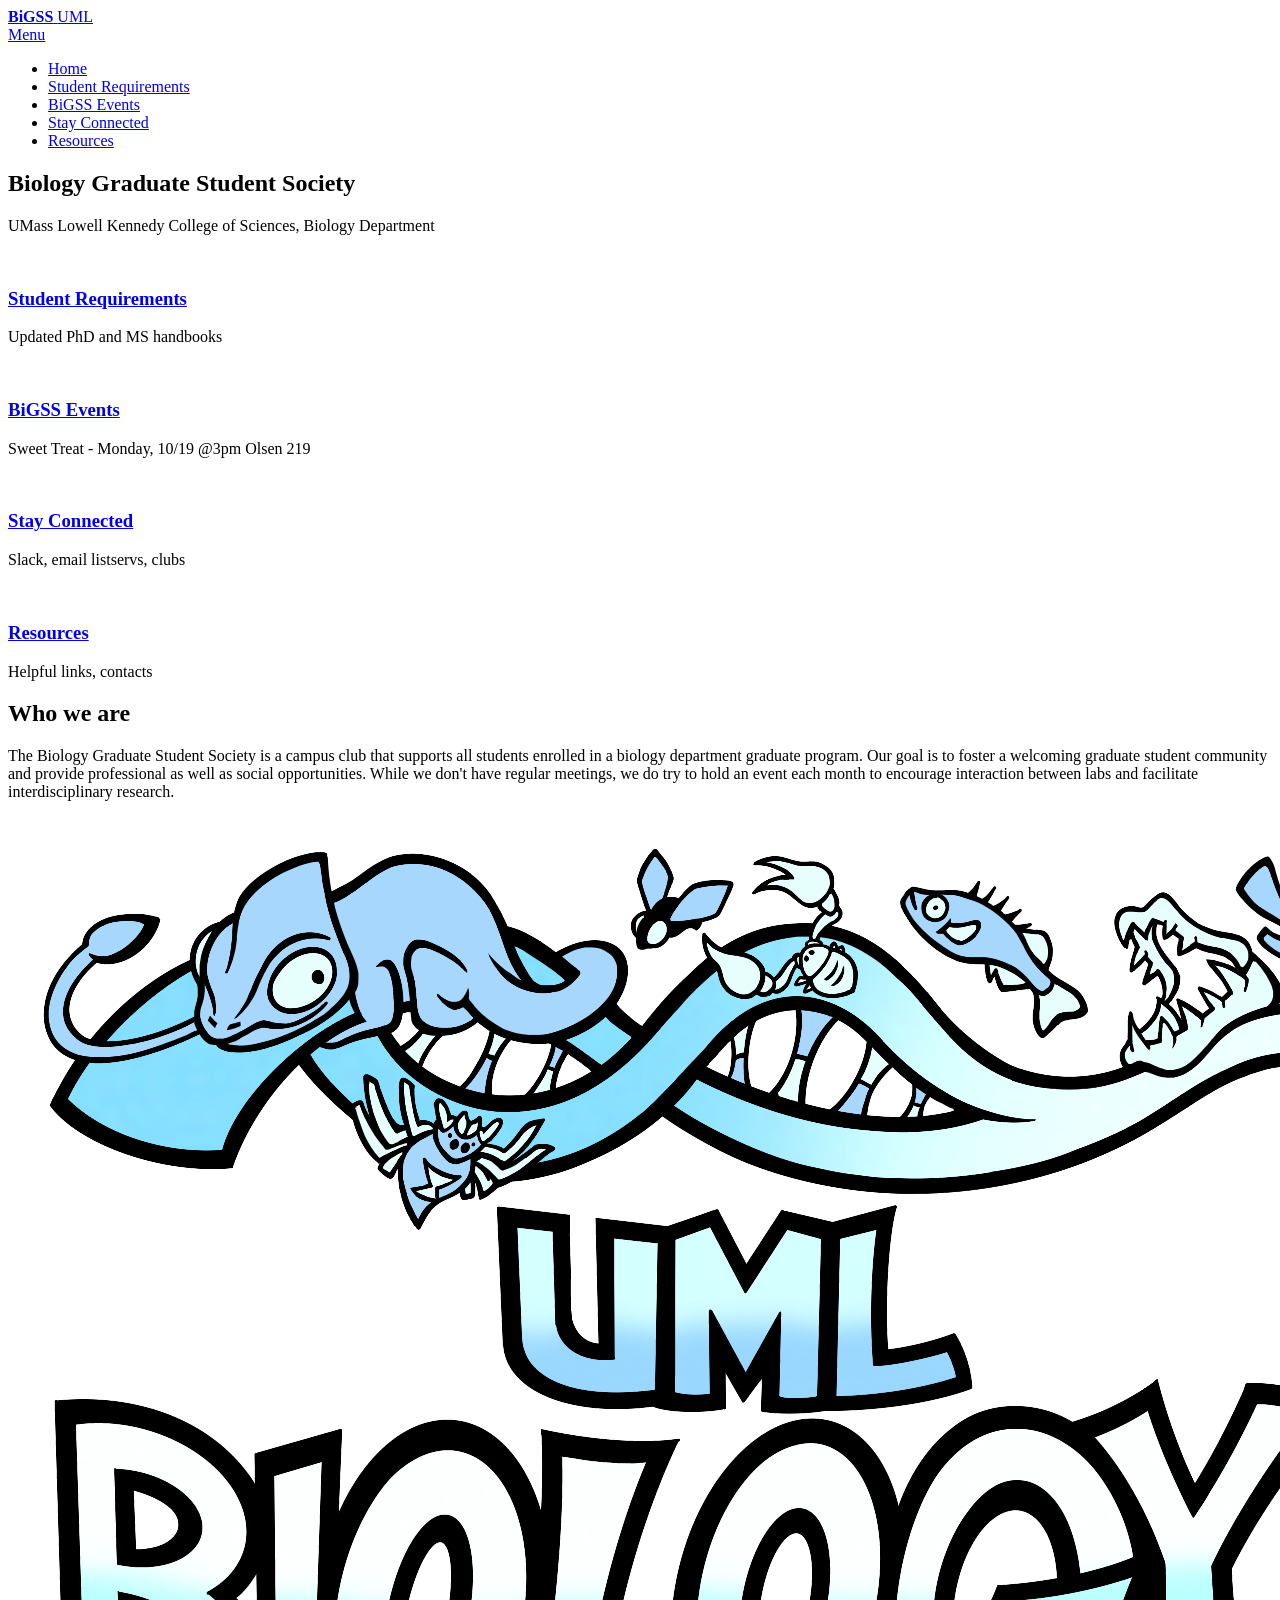
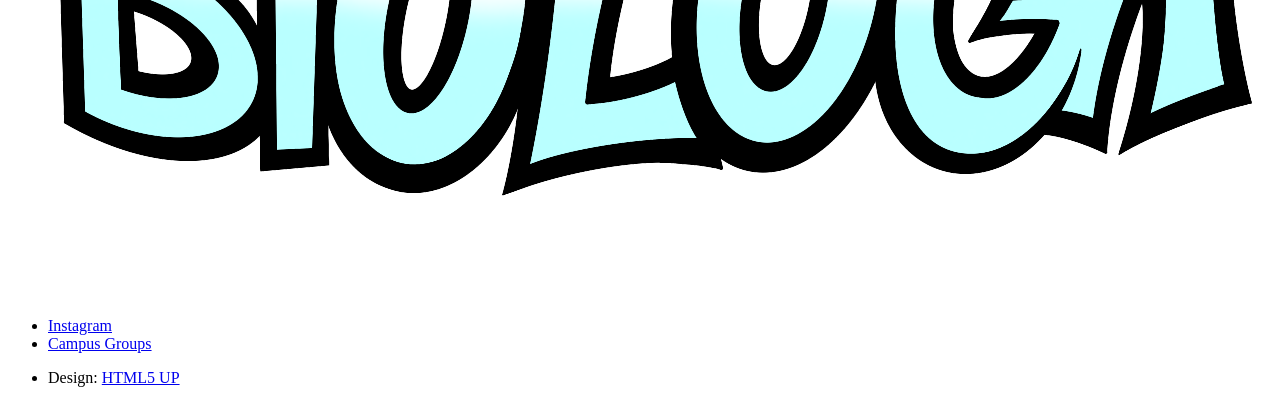
==== commit ed12df1f: "logo trial continued, add to bottom of about us section" ====
--- a/index.html
+++ b/index.html
@@ -108,14 +108,12 @@
 									<h2>Who we are</h2>
 								</header>
 								<p>The Biology Graduate Student Society is a campus club that supports all students enrolled in a biology department graduate program. Our goal is to foster a welcoming graduate student community and provide professional as well as social opportunities. While we don't have regular meetings, we do try to hold an event each month to encourage interaction between labs and facilitate interdisciplinary research.</p>
+								
+								<!--BIOLOGY DEPT. LOGO-->
+								<img src="images/Bio_Logo.png" alt="" />
+				</section>
 							</div>
 						</section>
-				
-				<!--BIOLOGY DEPT. LOGO-->
-				<section id="main">
-						<img src="images/Bio_Logo.png" alt="" />
-					</div>
-				</section>
 
 			<!-- FOOTER -->
 				<footer id="footer">
--- a/assets/css/main.css
+++ b/assets/css/main.css
@@ -71,22 +71,6 @@
 	-ms-appearance: none;
 	appearance: none;
 }
-
-/* FOR LOGO */
-
-	* {
-		margin: 0;
-		padding: 0;
-	}
-	.imgbox {
-		display: grid;
-		height: 100%;
-	}
-	.center-fit {
-		max-width: 100%;
-		max-height: 100vh;
-		margin: auto;
-	}
 
 /* Basic */
 
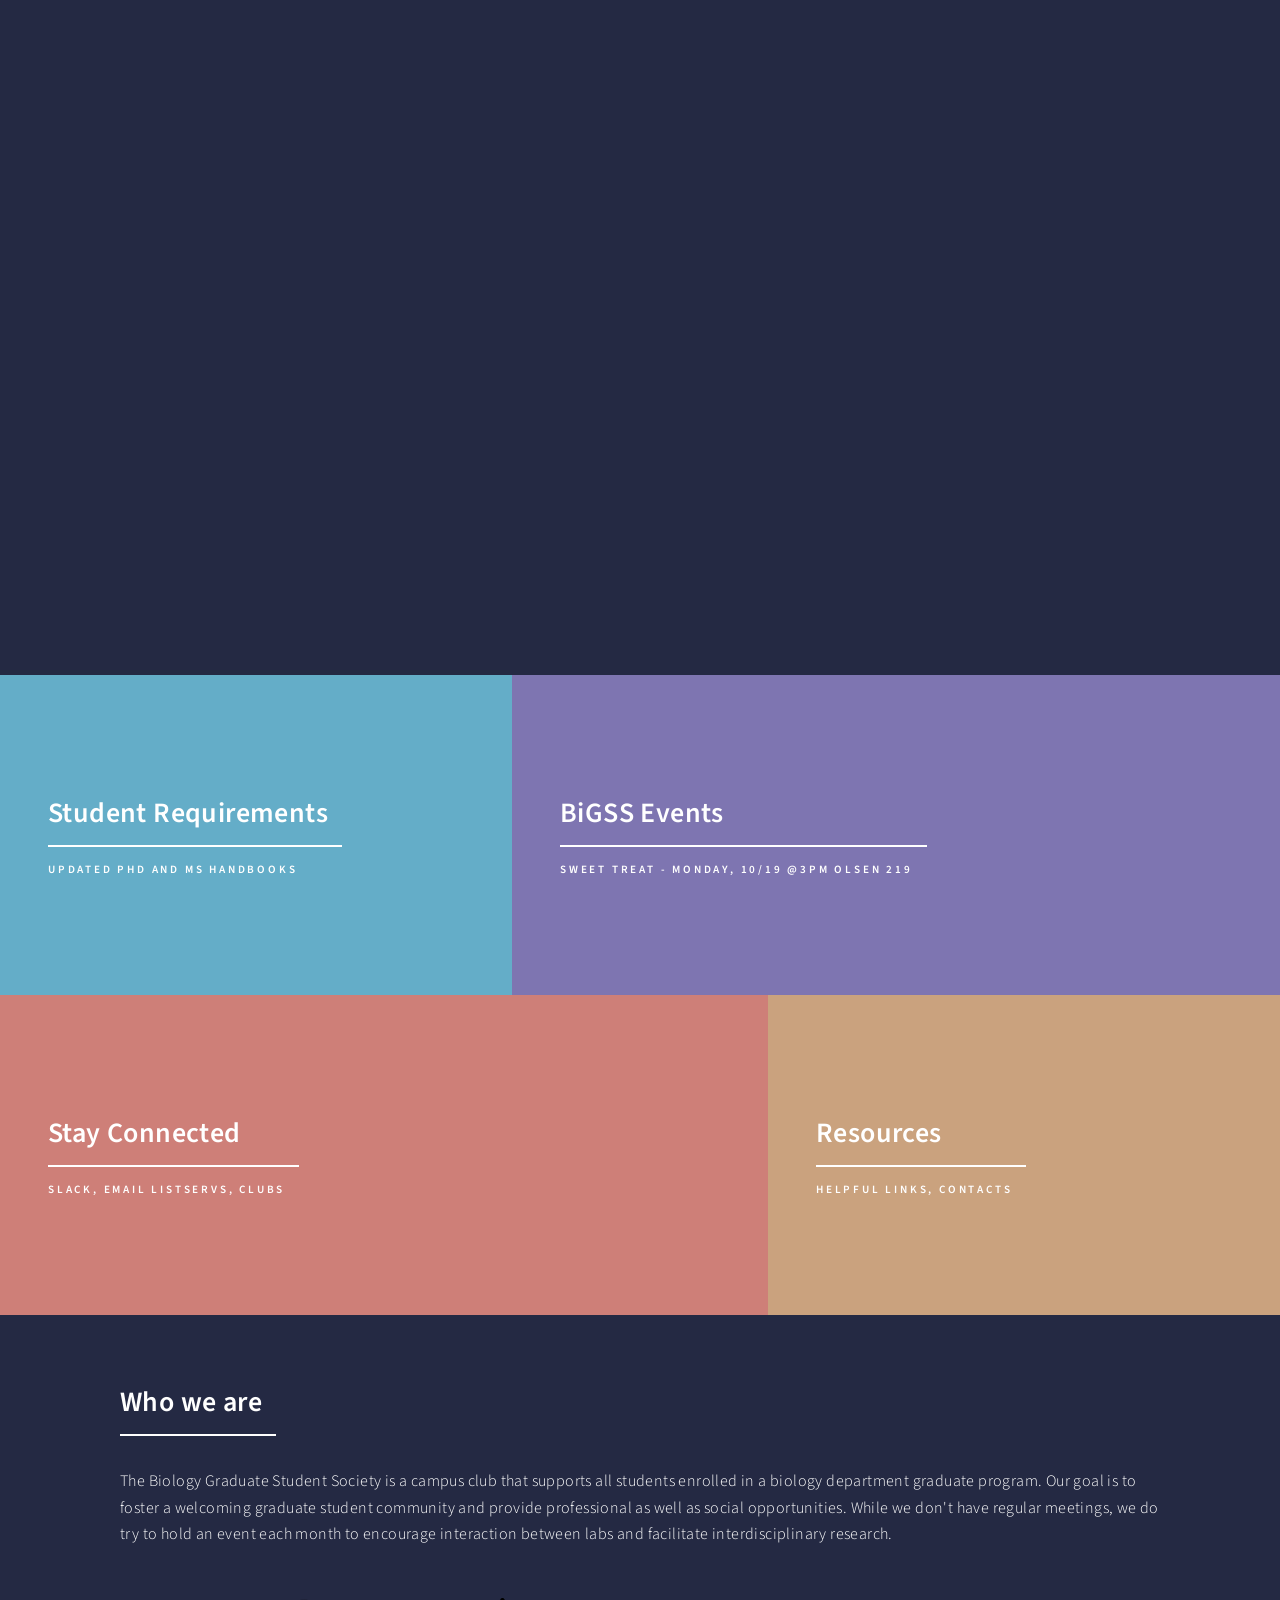
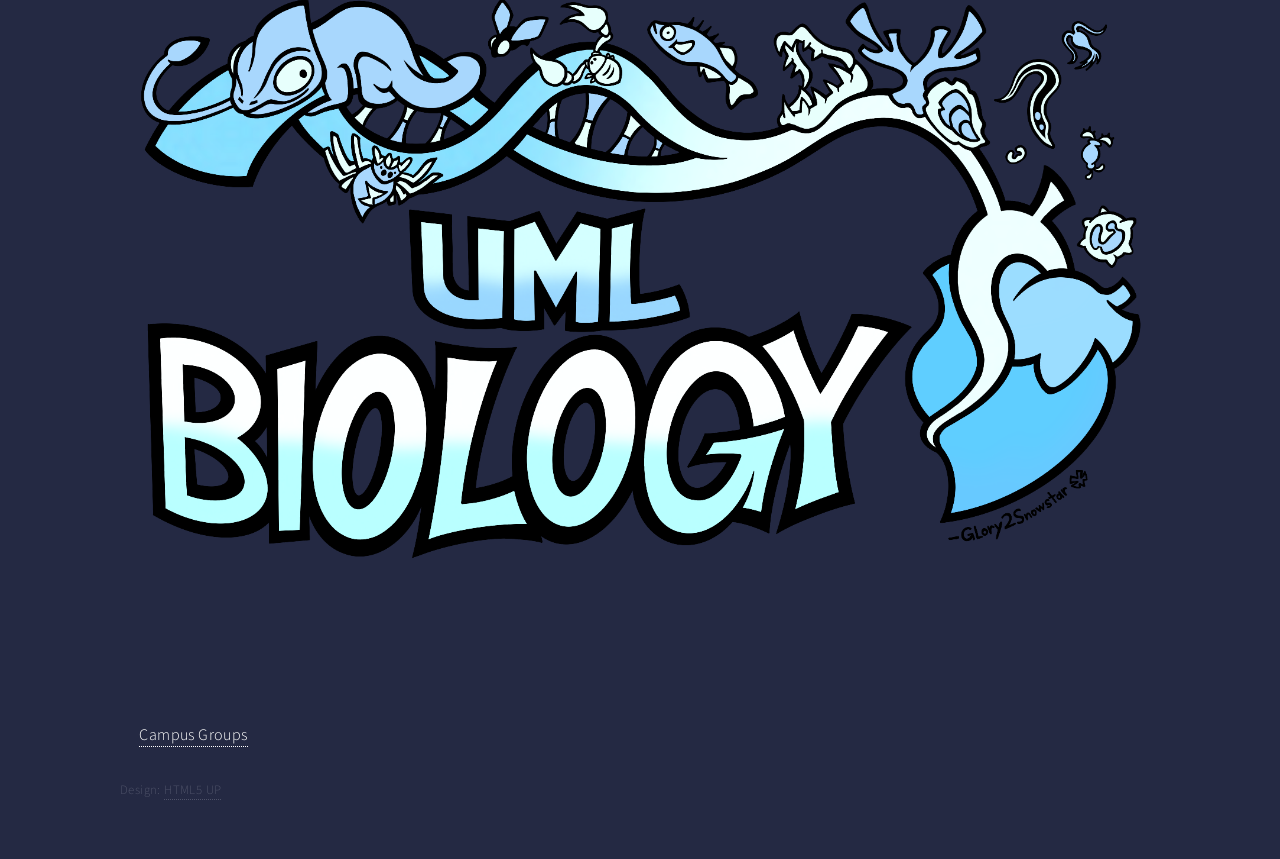
==== commit 62e3a2cc: "new logo class" ====
--- a/index.html
+++ b/index.html
@@ -110,8 +110,7 @@
 								<p>The Biology Graduate Student Society is a campus club that supports all students enrolled in a biology department graduate program. Our goal is to foster a welcoming graduate student community and provide professional as well as social opportunities. While we don't have regular meetings, we do try to hold an event each month to encourage interaction between labs and facilitate interdisciplinary research.</p>
 								
 								<!--BIOLOGY DEPT. LOGO-->
-								<img src="images/Bio_Logo.png" alt="" />
-				</section>
+								<img class ="logo" src="images/Bio_Logo.png" alt="" />
 							</div>
 						</section>
 
--- a/assets/css/main.css
+++ b/assets/css/main.css
@@ -71,6 +71,16 @@
 	-ms-appearance: none;
 	appearance: none;
 }
+
+/* Logo */
+
+.logo {
+            /* Set the full width of its parent container */
+          	width: 100%;
+            
+          	/* Maintains aspect ratio */
+            height: auto;
+        }
 
 /* Basic */
 
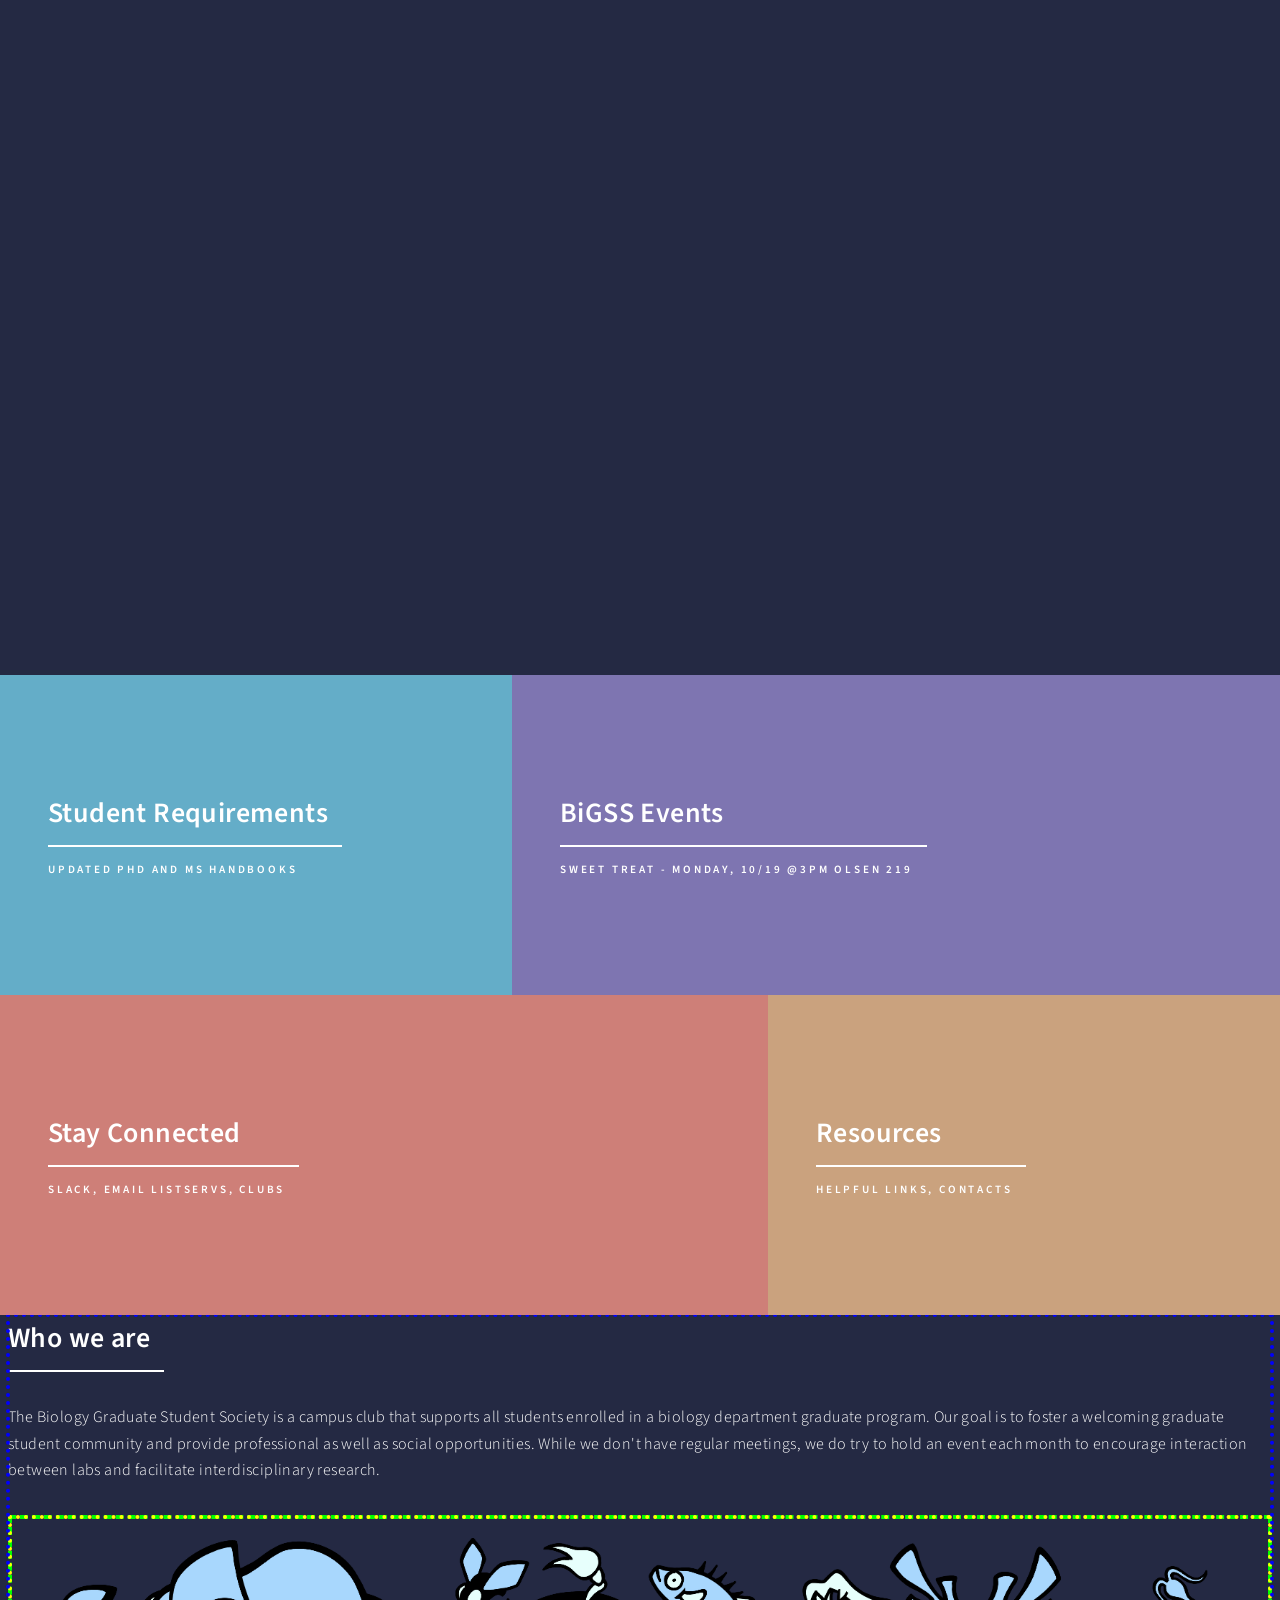
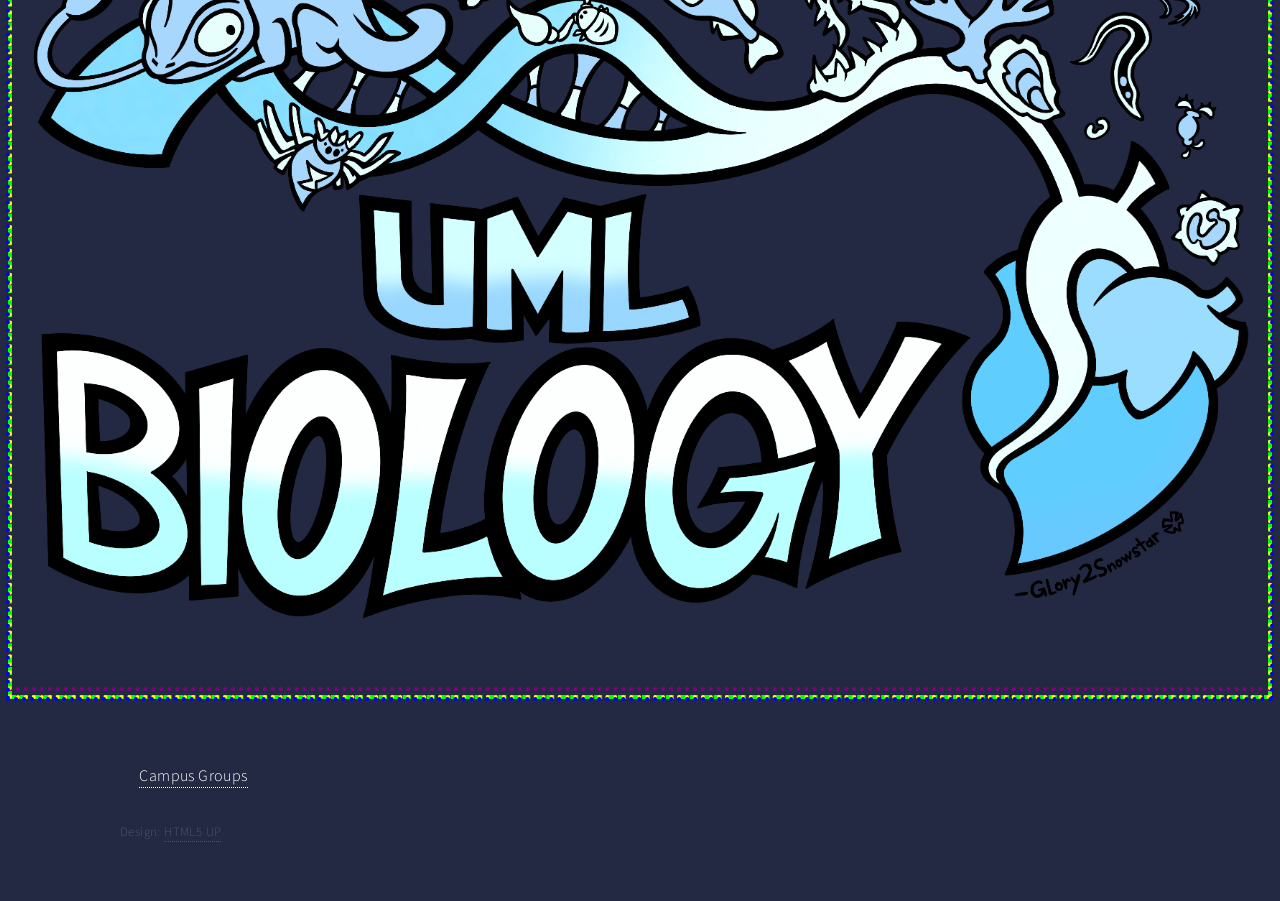
==== commit 2070fdd0: "fix logo at bottom" ====
--- a/index.html
+++ b/index.html
@@ -103,14 +103,20 @@
 
 				<!-- ABOUT US -->
 						<section id="two">
-							<div class="inner">
+							<div class="outer-div">
+							<div class="inner-fixed-div">
 								<header class="major">
 									<h2>Who we are</h2>
 								</header>
 								<p>The Biology Graduate Student Society is a campus club that supports all students enrolled in a biology department graduate program. Our goal is to foster a welcoming graduate student community and provide professional as well as social opportunities. While we don't have regular meetings, we do try to hold an event each month to encourage interaction between labs and facilitate interdisciplinary research.</p>
 								
 								<!--BIOLOGY DEPT. LOGO-->
-								<img class ="logo" src="images/Bio_Logo.png" alt="" />
+								<div class="inner-remaining-div">
+									<div class="picture-div">
+									<img class ="picture-div-img" src="images/Bio_Logo.png" alt="" />
+									</div>
+								</div>
+							</div>
 							</div>
 						</section>
 
--- a/assets/css/main.css
+++ b/assets/css/main.css
@@ -74,13 +74,51 @@
 
 /* Logo */
 
-.logo {
-            /* Set the full width of its parent container */
-          	width: 100%;
-            
-          	/* Maintains aspect ratio */
-            height: auto;
-        }
+.outer-div {
+  display: flex;
+  flex-flow: column;
+  height: 100%;
+  /* Now create left/right margins */
+  margin: 0 0.5em;
+}
+
+.inner-fixed-div {
+  outline: 4px dotted blue;
+  outline-offset: -2px;
+}
+
+.inner-remaining-div {
+  outline: 4px dotted yellow;
+  outline-offset: -4px;
+  
+  /* text-align: center; */
+  flex-grow: 1;
+  
+  /* hints the contents to not overflow */
+  overflow: hidden;
+}
+
+.picture-div {
+  outline: 4px dashed lime;
+  outline-offset: -4px;
+  
+  /* force the div to fill the available space */
+  width: 100%;
+  height: 100%;
+}
+
+.picture-div-img {
+  outline: 4px dotted purple;
+  outline-offset: -4px;
+  
+  /* force the image to stay true to its proportions */
+  width: 100%;
+  height: 100%;
+  
+  /* and force it to behave like needed */
+  object-fit: scale-down;
+  object-position: top;
+}
 
 /* Basic */
 
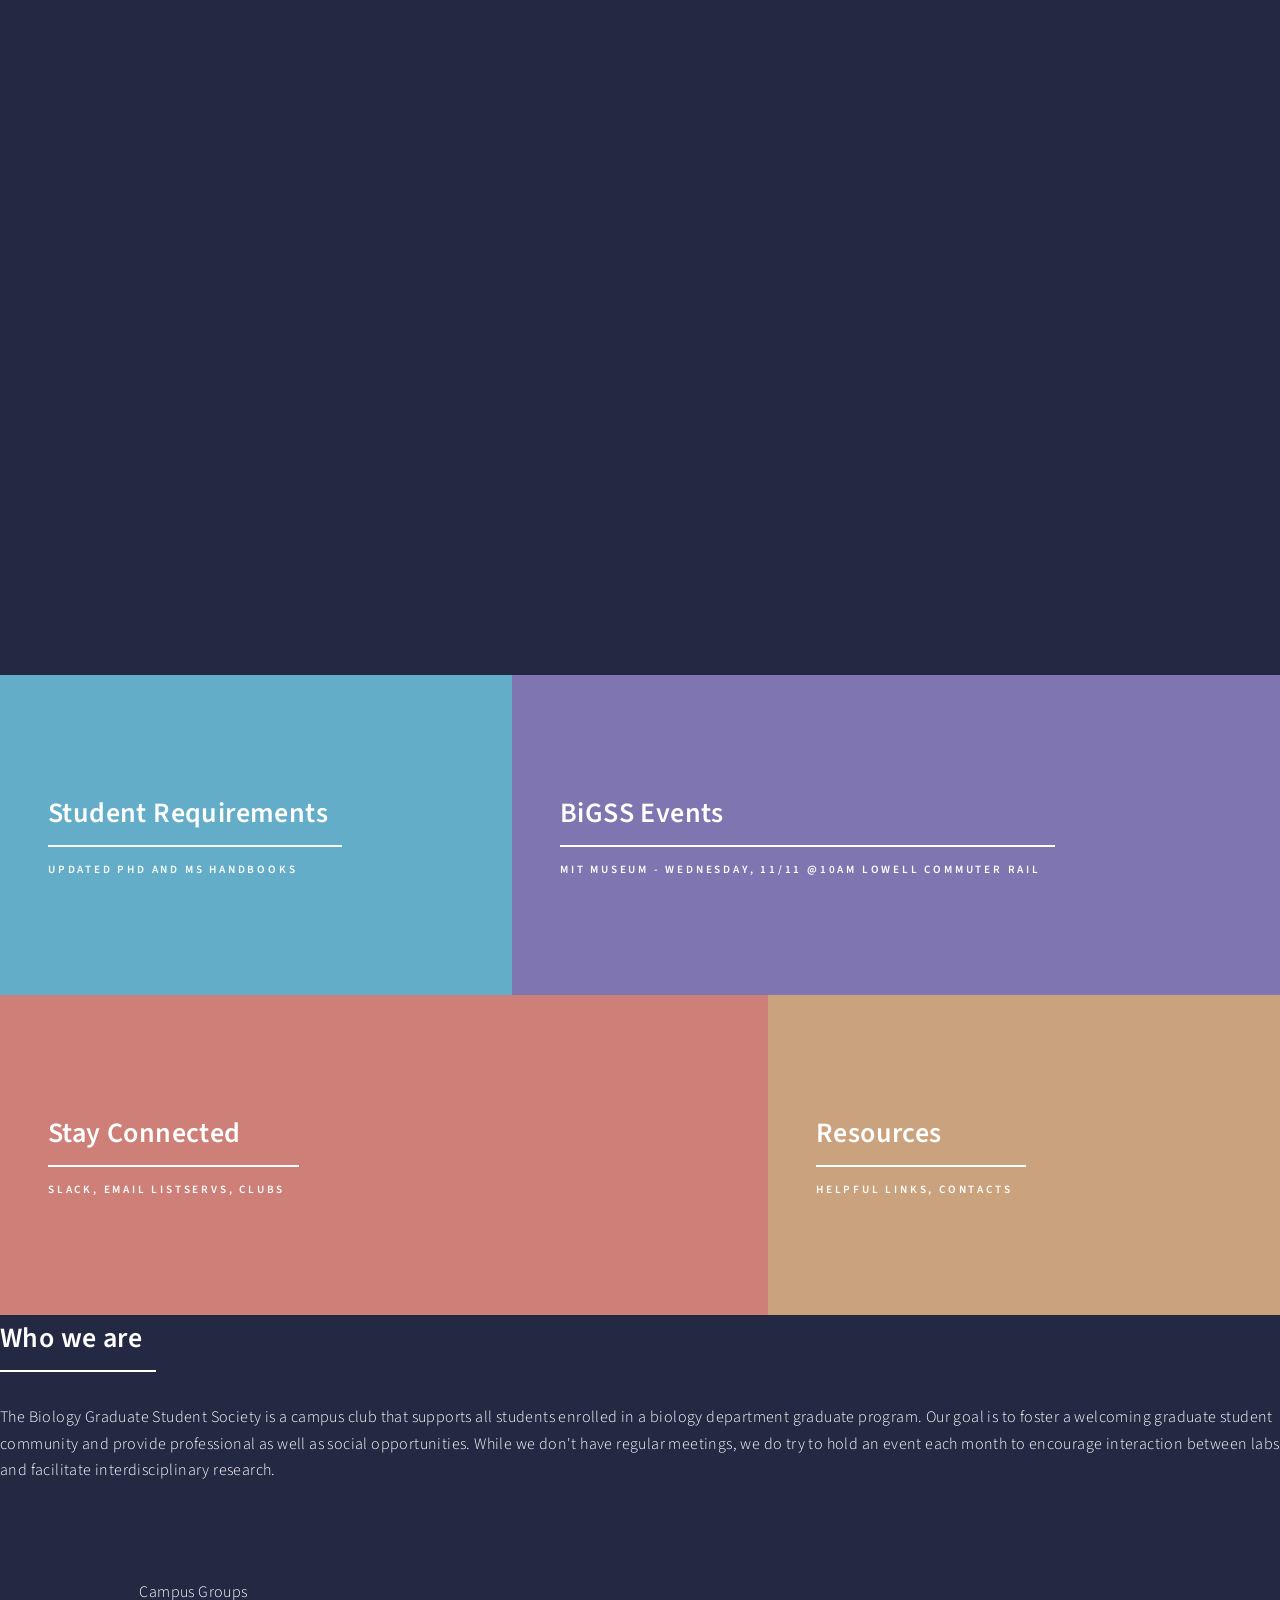
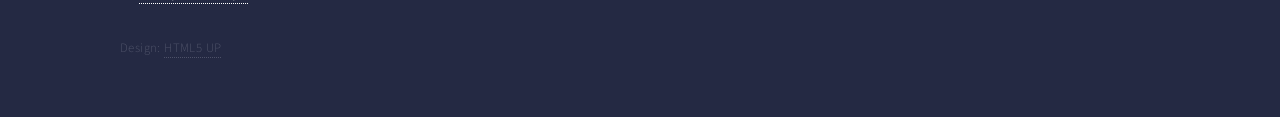
==== commit 16db2780: "remove logo, update latest event (mit museum) Updated event details for BiGSS Events section." ====
--- a/index.html
+++ b/index.html
@@ -73,7 +73,7 @@
 								</span>
 								<header class="major">
 									<h3><a href="events.html" class="link">BiGSS Events</a></h3>
-									<p>Sweet Treat - Monday, 10/19 @3pm Olsen 219</p>
+									<p>MIT Museum - Wednesday, 11/11 @10am Lowell Commuter Rail</p>
 								</header>
 							</article>
 
@@ -103,21 +103,10 @@
 
 				<!-- ABOUT US -->
 						<section id="two">
-							<div class="outer-div">
-							<div class="inner-fixed-div">
 								<header class="major">
 									<h2>Who we are</h2>
 								</header>
 								<p>The Biology Graduate Student Society is a campus club that supports all students enrolled in a biology department graduate program. Our goal is to foster a welcoming graduate student community and provide professional as well as social opportunities. While we don't have regular meetings, we do try to hold an event each month to encourage interaction between labs and facilitate interdisciplinary research.</p>
-								
-								<!--BIOLOGY DEPT. LOGO-->
-								<div class="inner-remaining-div">
-									<div class="picture-div">
-									<img class ="picture-div-img" src="images/Bio_Logo.png" alt="" />
-									</div>
-								</div>
-							</div>
-							</div>
 						</section>
 
 			<!-- FOOTER -->
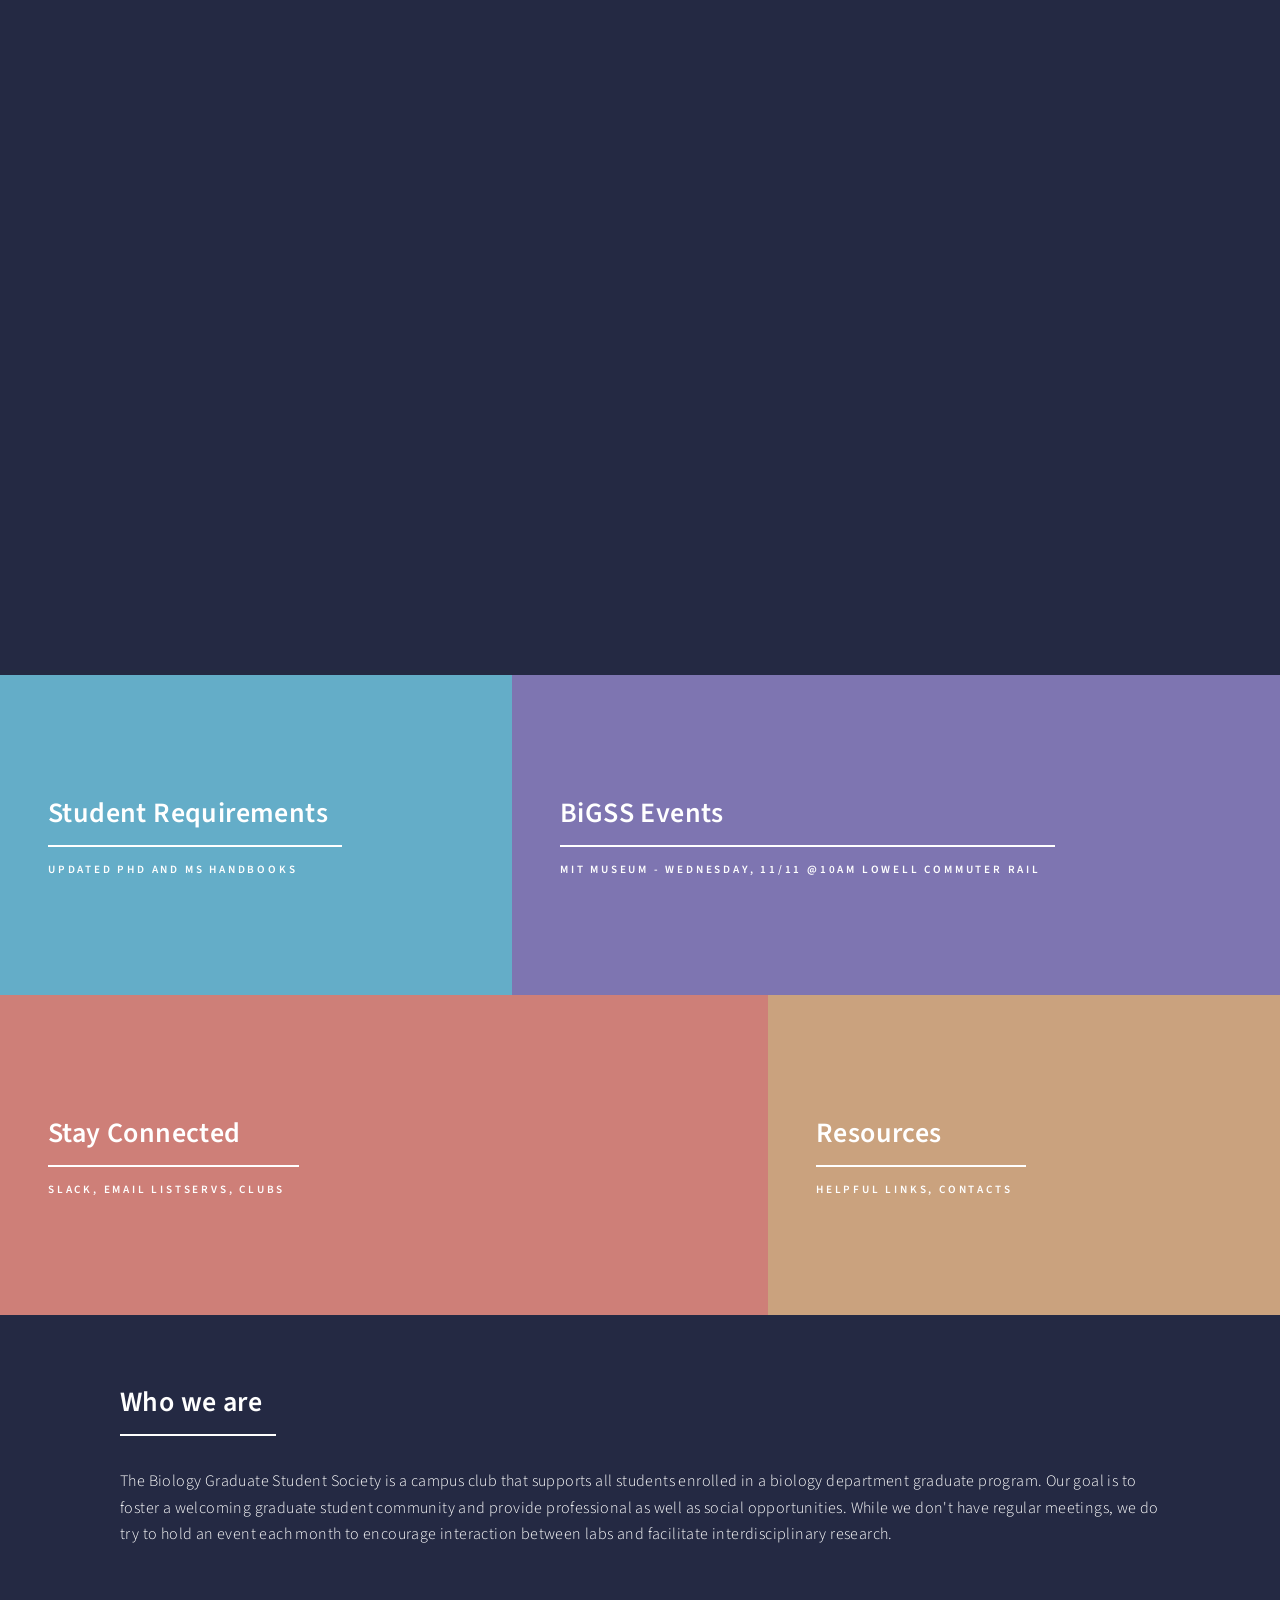
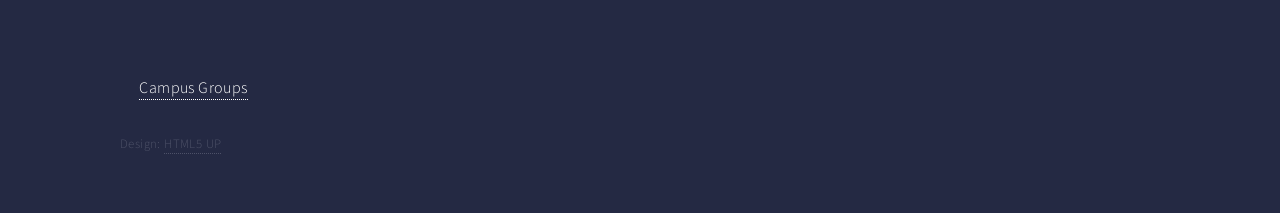
==== commit ac0fd25a: "fix missing div for who we are section" ====
--- a/index.html
+++ b/index.html
@@ -103,10 +103,12 @@
 
 				<!-- ABOUT US -->
 						<section id="two">
+							<div class="inner">
 								<header class="major">
 									<h2>Who we are</h2>
 								</header>
 								<p>The Biology Graduate Student Society is a campus club that supports all students enrolled in a biology department graduate program. Our goal is to foster a welcoming graduate student community and provide professional as well as social opportunities. While we don't have regular meetings, we do try to hold an event each month to encourage interaction between labs and facilitate interdisciplinary research.</p>
+							</div>
 						</section>
 
 			<!-- FOOTER -->
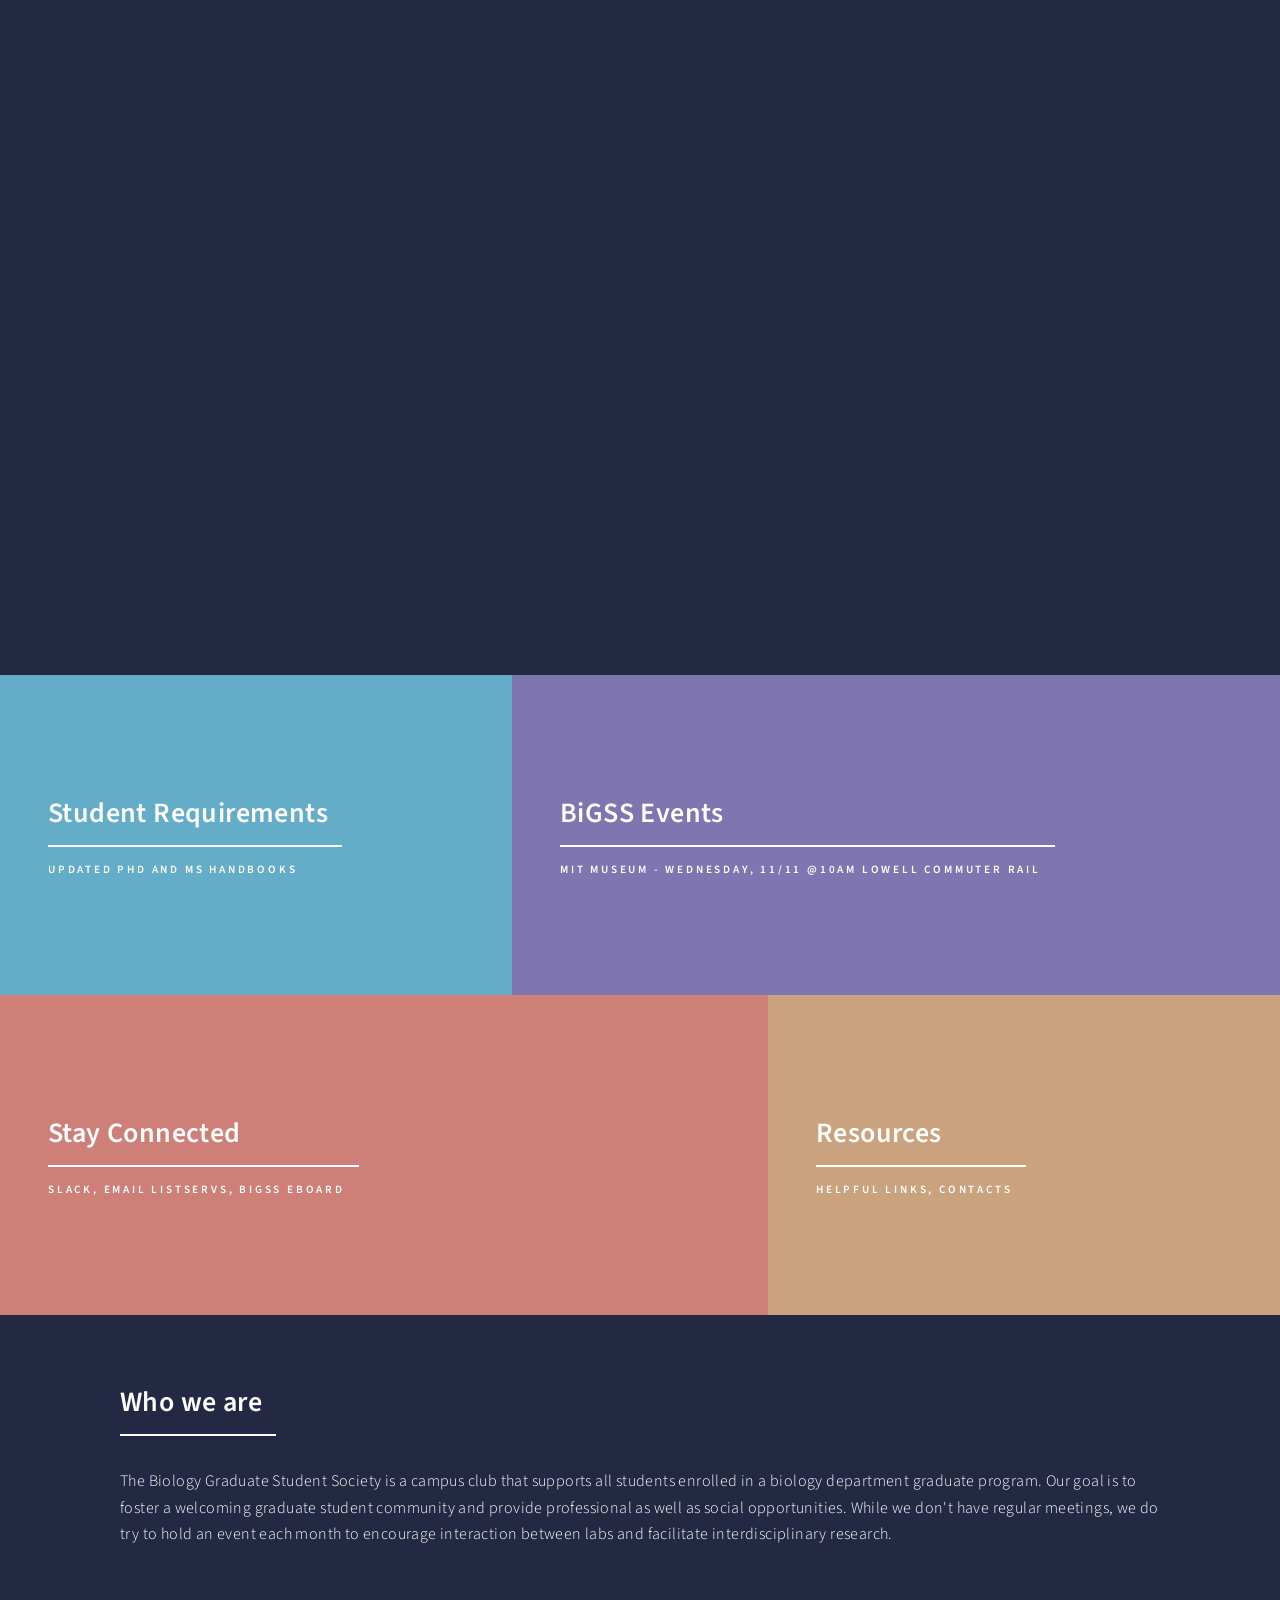
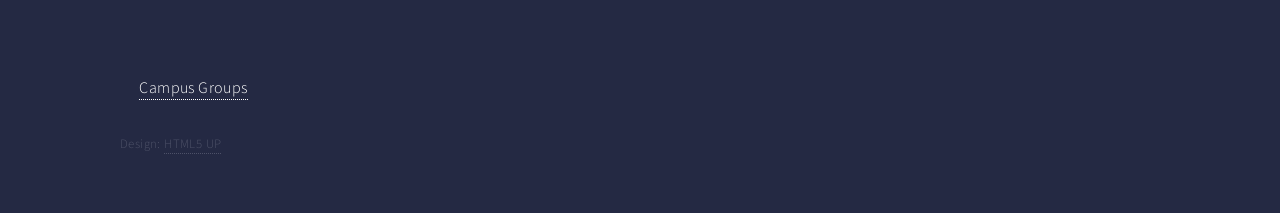
==== commit b63c7164: "add eboard to connect header" ====
--- a/index.html
+++ b/index.html
@@ -7,7 +7,7 @@
 <html>
 	<head>
 
-		<!--TITLE OF WEBSITE-->
+		<!--TITLE OF WEBPAGE-->
 		<title>UML Biology Graduate Student Society</title>
 		<meta charset="utf-8" />
 		<meta name="viewport" content="width=device-width, initial-scale=1, user-scalable=no" />
@@ -84,7 +84,7 @@
 								</span>
 								<header class="major">
 									<h3><a href="connect.html" class="link">Stay Connected</a></h3>
-									<p>Slack, email listservs, clubs</p>
+									<p>Slack, email listservs, BiGSS eboard</p>
 								</header>
 							</article>
 
